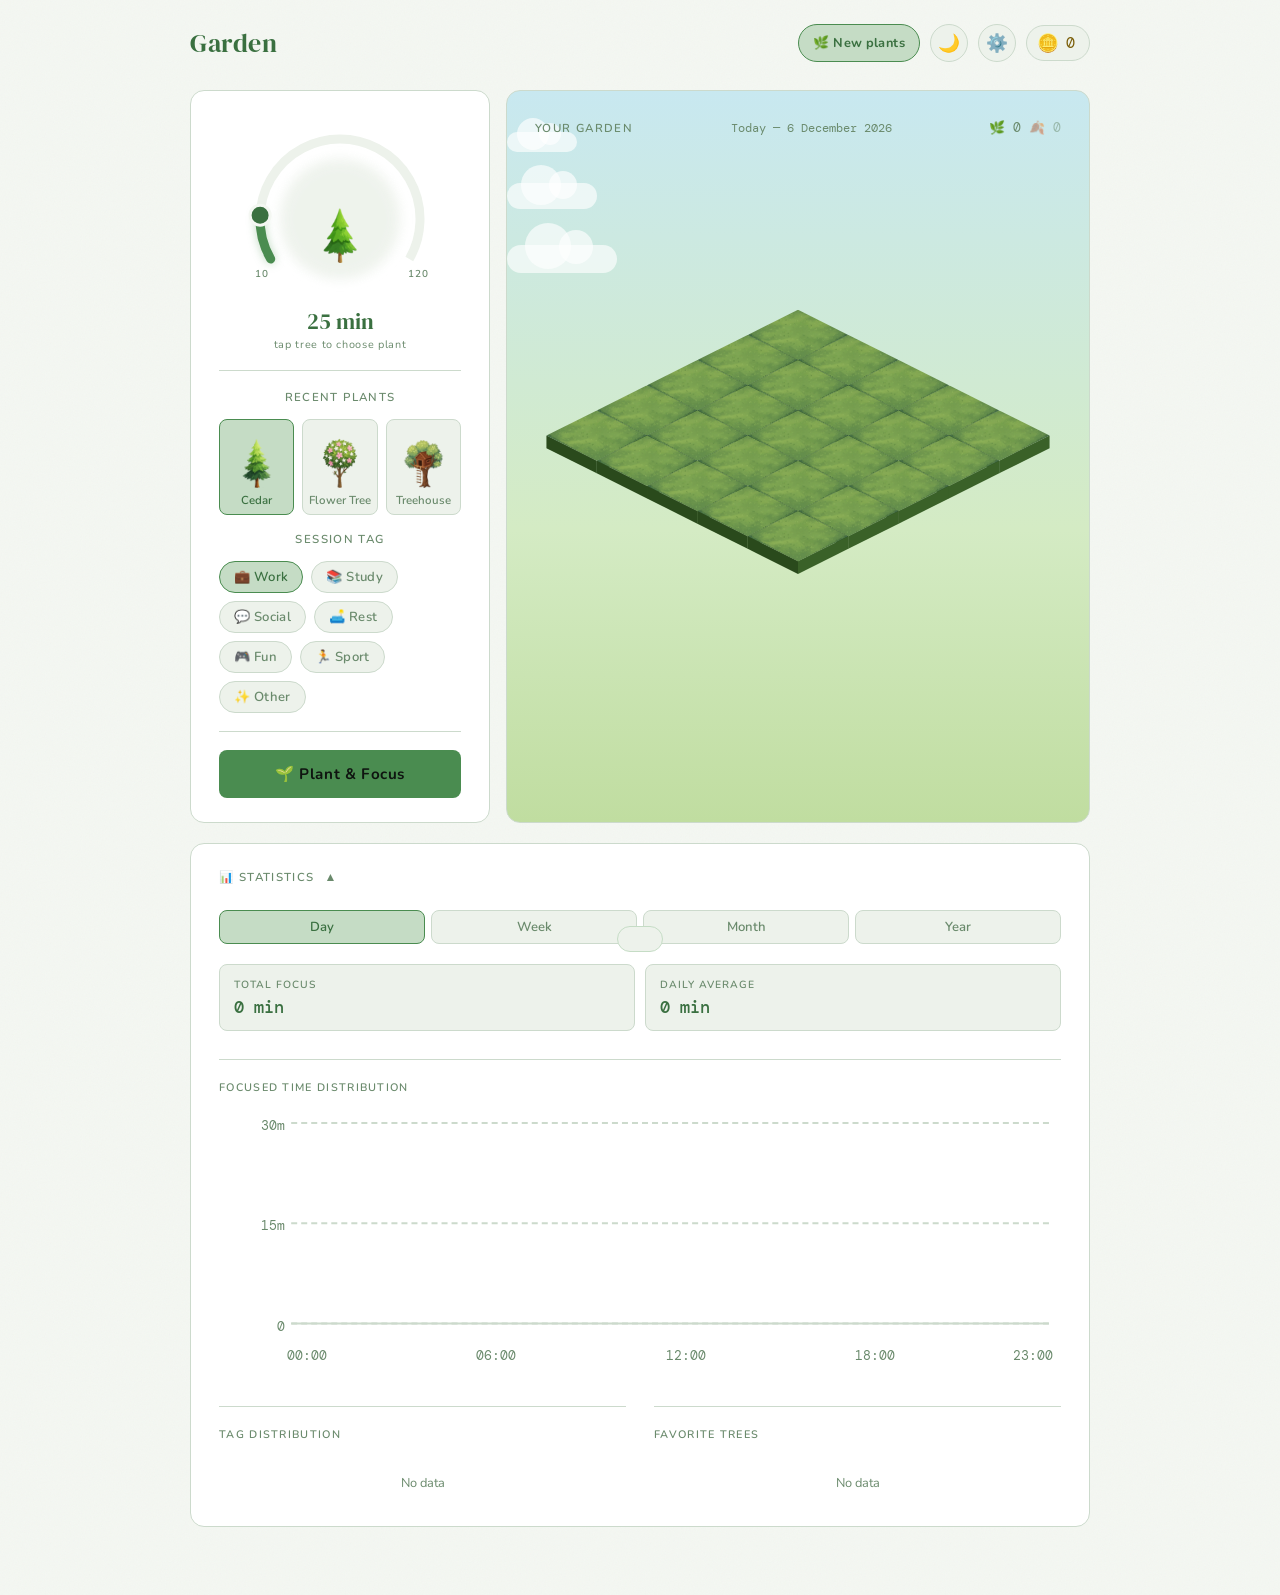
==== index.html @ cde3cce6 "Рефакторинг: isRunning, saveState try/catch, TAGS, renderGarden, data-атрибуты" ====
<!DOCTYPE html>
<html lang="en">
<head>
<meta charset="UTF-8">
<meta name="viewport" content="width=device-width, initial-scale=1.0">
<title>Garden — Focus Timer</title>
<link href="https://fonts.googleapis.com/css2?family=DM+Serif+Display:ital@0;1&family=DM+Mono:wght@400;500&family=Nunito:wght@400;500;600&display=swap" rel="stylesheet">
<link rel="stylesheet" href="style.css">
</head>
<body>

<div class="app-wrap">
<header>
  <div class="logo">Garden</div>
  <div style="display:flex; align-items:center; gap:10px;">
    <button class="btn-shop" id="shopBtn">🌿 New plants</button>
    <button class="theme-toggle" id="themeToggle" title="Theme">🌙</button>
    <button class="theme-toggle" id="settingsBtn" title="Settings">⚙️</button>
    <div class="coin-badge" id="coinBadge">
      <span class="coin-icon">🪙</span>
      <span id="coinDisplay">0</span>
    </div>
  </div>
</header>

<div class="content-row">

  <!-- ── TIMER CARD ── -->
  <div class="card card-timer">

    <div class="state-setup">
      <!-- Dial -->
      <svg class="dial-svg" id="dialSvg" width="200" height="220" viewBox="0 0 200 220">
        <defs>
          <filter id="circle-blur" x="-20%" y="-20%" width="140%" height="140%">
            <feGaussianBlur stdDeviation="6"/>
          </filter>
        </defs>
        <path class="dial-track" id="dialTrack"
              d="M 30.7 140 A 80 80 0 1 1 169.3 140"
              fill="none" stroke-width="9"/>
        <path class="dial-progress" id="dialProgress"
              d="" fill="none" stroke-width="9"/>
        <text class="dial-label" x="22" y="158" text-anchor="middle">10</text>
        <text class="dial-label" x="178" y="158" text-anchor="middle">120</text>
        <circle cx="100" cy="100" r="60" fill="var(--panel)" opacity="0.9" filter="url(#circle-blur)"/>
        <image id="dialPlant" href="sprites/cedar-1.png" x="64" y="48" width="72" height="96"/>
        <text class="dial-value-text" id="dialValueText" x="100" y="210" text-anchor="middle">25 min</text>
        <circle class="dial-handle" id="dialHandle" cx="30.7" cy="140" r="10"/>
        <!-- Transparent click zone over the tree -->
        <circle id="dialTreeBtn" cx="100" cy="90" r="48" fill="transparent" style="cursor:pointer;"/>
      </svg>
      <div class="dial-hint">tap tree to choose plant</div>

      <hr class="divider">

      <div class="section-label">Recent plants</div>
      <div class="plant-preview" id="recentPlants"></div>

      <div class="section-label" style="margin-top:16px;">Session tag</div>
      <!-- FIX 1: теги рендерятся из TAGS через initMainTags() в app.js -->
      <div class="tags" id="mainTagsRow"></div>

      <hr class="divider">

      <div class="btn-row">
        <button class="btn btn-start" id="startBtn">🌱 Plant &amp; Focus</button>
      </div>
    </div><!-- /state-setup -->

    <!-- Running state -->
    <div class="state-running">
      <div class="timer-face">
        <div class="ring-wrap">
          <svg width="180" height="180">
            <circle class="ring-bg" cx="90" cy="90" r="78" fill="none" stroke-width="8"/>
            <circle class="ring-progress" id="ringProgress" cx="90" cy="90" r="78"
                    fill="none" stroke-width="8"
                    stroke-dasharray="490"
                    stroke-dashoffset="0"/>
          </svg>
          <div class="ring-inner">
            <div class="countdown" id="countdown">25:00</div>
            <div class="tag-indicator" id="runningTag">Work</div>
          </div>
        </div>
      </div>
      <div class="quote-box" id="quoteBox">
        <div class="quote-text" id="quoteText"></div>
        <div class="quote-author" id="quoteAuthor"></div>
      </div>
      <div class="btn-row">
        <button class="btn btn-cancel" id="cancelBtn">✕ Give up anyway</button>
      </div>
    </div><!-- /state-running -->

  </div><!-- /card-timer -->

  <!-- ── GARDEN CARD ── -->
  <div class="card card-garden">
    <div class="garden-header">
      <div class="section-label" style="margin:0">Your Garden</div>
      <div class="garden-date" id="gardenDate"></div>
      <div class="session-count" id="sessionCount"></div>
    </div>
    <div class="effect-layer" id="effectLayer"></div>
    <div class="grid" id="gardenGrid"></div>
  </div>

</div><!-- /content-row -->

<!-- ═══ STATISTICS ═══ -->
<div class="stats-section-wrap">
    <div class="card card-stats" style="padding: 14px 28px;">
    <div class="stats-header-row">
      <div style="display:flex;align-items:center;gap:10px;cursor:pointer;padding:4px 0;" onclick="toggleStats()">
        <div class="section-label" style="margin:0">📊 Statistics</div>
        <span id="statsToggleArrow" style="font-size:0.75rem;color:var(--muted);transition:transform 0.3s;">▲</span>
      </div>
      <div class="stats-streak" id="statsStreak"></div>
    </div>
    <div class="stats-collapsible" id="statsCollapsible">
    <div class="stats-tabs">
      <button class="stats-tab active" data-period="day" onclick="switchStatsPeriod('day')">Day</button>
      <button class="stats-tab" data-period="week" onclick="switchStatsPeriod('week')">Week</button>
      <button class="stats-tab" data-period="month" onclick="switchStatsPeriod('month')">Month</button>
      <button class="stats-tab" data-period="year" onclick="switchStatsPeriod('year')">Year</button>
    </div>
    <div id="statsContent"></div>
  </div>
</div>

</div><!-- /app-wrap -->

<!-- ═══ PLANT PICKER POPUP ═══ -->
<div class="popup-overlay" id="plantPickerOverlay">
  <div class="popup popup-planner">
    <div class="popup-header">
      <div class="section-label" style="margin:0;font-size:0.8rem;">Planting Settings</div>
      <button class="theme-toggle" id="plantPickerClose">✕</button>
    </div>
    <hr class="divider">
    <div class="section-label">Plant</div>
    <div class="picker-grid" id="pickerGrid"></div>
    <hr class="divider">
    <div class="picker-time-row">
      <div class="section-label" style="margin:0">Focus time</div>
      <div class="time-stepper">
        <button class="time-btn" id="timeDown">−</button>
        <span id="pickerTimeVal">25 min</span>
        <button class="time-btn" id="timeUp">+</button>
      </div>
    </div>
    <hr class="divider">
    <div class="section-label">Tag</div>
    <!-- FIX 1: теги рендерятся из TAGS через renderPickerTags() -->
    <div class="tags" id="pickerTagsRow"></div>
    <hr class="divider">
    <div style="display:flex;justify-content:flex-end;">
      <button class="btn-shop" id="plantPickerStart">🌱 Plant</button>
    </div>
  </div>
</div>

<!-- ═══ SHOP POPUP ═══ -->
<div class="popup-overlay" id="shopOverlay">
  <div class="popup popup-wide">
    <div class="popup-header">
      <div class="logo" style="font-size:1.2rem;">🌿 Shop</div>
      <div style="display:flex;align-items:center;gap:8px;">
        <div class="coin-badge">
          <span class="coin-icon">🪙</span>
          <span id="shopCoinDisplay">0</span>
        </div>
        <button class="theme-toggle" id="shopClose">✕</button>
      </div>
    </div>
    <hr class="divider">
    <div class="shop-tabs">
      <button class="shop-tab active" id="tabTrees" onclick="switchShopTab('trees')">Trees</button>
      <button class="shop-tab" id="tabLand" onclick="switchShopTab('land')">Land</button>
    </div>
    <div class="shop-grid" id="shopGrid"></div>
  </div>
</div>

<!-- ═══ SETTINGS POPUP ═══ -->
<div class="popup-overlay" id="popupOverlay">
  <div class="popup">
    <div class="popup-header">
      <div class="logo" style="font-size:1.2rem;">⚙️ Settings</div>
      <button class="theme-toggle" id="popupClose">✕</button>
    </div>
    <hr class="divider">
    <div class="section-label">Data</div>
    <div style="display:flex;gap:10px;flex-wrap:wrap;">
      <button class="btn-pill-primary" id="exportBtn">⬇ Get my data</button>
      <label class="btn-pill" style="cursor:pointer;">
        ⬆ Upload data
        <input type="file" id="importFile" accept=".json" style="display:none;">
      </label>
    </div>
  </div>
</div>

<!-- ═══ TOAST ═══ -->
<div class="toast" id="toast"></div>

<script src="trees.js"></script>
<script src="lands.js"></script>
<script src="quotes.js"></script>
<script src="app.js"></script>
</body>
</html>
---- style.css ----
/* ─── VARIABLES ─── */
:root {
  --bg:       #f4f7f2;
  --surface:  #ffffff;
  --panel:    #edf2eb;
  --border:   #ccdacc;
  --green:    #4a8c50;
  --green-lt: #3a7040;
  --green-dim:#c5dcc5;
  --gold:     #9a7a0a;
  --gold-lt:  #7a5e08;
  --text:     #1e2e1f;
  --muted:    #6a8a6c;
  --danger:   #c0614a;
  --radius:   14px;
  --radius-sm:8px;
}

body.dark {
  --bg:       #0f1410;
  --surface:  #161d17;
  --panel:    #1c261d;
  --border:   #2a3a2b;
  --green:    #5c9e61;
  --green-lt: #7abe80;
  --green-dim:#3a6b3e;
  --gold:     #c9a84c;
  --gold-lt:  #e2c06a;
  --text:     #d6e8d7;
  --muted:    #6b8a6d;
  --danger:   #c0614a;
}

*, *::before, *::after { box-sizing: border-box; margin: 0; padding: 0; }

body {
  font-family: 'Nunito', sans-serif;
  background: var(--bg);
  color: var(--text);
  min-height: 100vh;
  padding: 24px 32px 48px;
  background-image: url("data:image/svg+xml,%3Csvg xmlns='http://www.w3.org/2000/svg' width='300' height='300'%3E%3Cfilter id='n'%3E%3CfeTurbulence type='fractalNoise' baseFrequency='0.75' numOctaves='4' stitchTiles='stitch'/%3E%3C/filter%3E%3Crect width='300' height='300' filter='url(%23n)' opacity='0.03'/%3E%3C/svg%3E");
}

/* ─── HEADER ─── */
header {
  width: 100%;
  max-width: 900px;
  margin: 0 auto 28px;
  display: flex;
  align-items: center;
  justify-content: space-between;
}

.logo {
  font-family: 'DM Serif Display', serif;
  font-size: 1.6rem;
  color: var(--green-lt);
  letter-spacing: 0.02em;
  display: flex;
  align-items: center;
  gap: 8px;
}

.coin-badge {
  display: flex;
  align-items: center;
  gap: 7px;
  background: var(--panel);
  border: 1px solid var(--border);
  border-radius: 99px;
  padding: 6px 14px 6px 10px;
  font-family: 'DM Mono', monospace;
  font-size: 0.95rem;
  color: var(--gold-lt);
  transition: transform 0.2s;
}
.coin-badge:hover { transform: scale(1.04); }
.coin-icon { font-size: 1.1rem; }

/* ─── CARD ─── */
.card {
  width: 100%;
  background: var(--surface);
  border: 1px solid var(--border);
  border-radius: var(--radius);
  padding: 28px 28px 24px;
  margin-bottom: 20px;
}

.app-wrap {
  width: 100%;
  max-width: 1200px;
  margin: 0 auto;
}

.section-label {
  font-size: 0.72rem;
  font-weight: 600;
  letter-spacing: 0.12em;
  text-transform: uppercase;
  color: var(--muted);
  margin-bottom: 14px;
}

/* ─── TAGS ─── */
.tags {
  display: flex;
  flex-wrap: wrap;
  gap: 8px;
  text-align: left;
}

.tag-btn {
  padding: 6px 14px;
  border-radius: 99px;
  border: 1px solid var(--border);
  background: var(--panel);
  color: var(--muted);
  font-family: 'Nunito', sans-serif;
  font-size: 0.82rem;
  font-weight: 600;
  cursor: pointer;
  transition: all 0.18s;
  letter-spacing: 0.03em;
}
.tag-btn:hover { border-color: var(--green-dim); color: var(--text); }
.tag-btn.active {
  background: var(--green-dim);
  border-color: var(--green);
  color: var(--green-lt);
}

/* ─── TIMER DISPLAY ─── */
.timer-face {
  text-align: center;
  padding: 12px 0 18px;
}

.countdown {
  font-family: 'DM Mono', monospace;
  font-size: 2rem;
  font-weight: 500;
  color: var(--green-lt);
  letter-spacing: 0.04em;
  line-height: 1;
  text-shadow: 0 0 32px rgba(122, 190, 128, 0.25);
  transition: opacity 0.3s;
  margin-top: 16px;
}

.tag-indicator {
  font-size: 0.72rem;
  color: var(--muted);
  letter-spacing: 0.1em;
  text-transform: uppercase;
  font-weight: 600;
  margin-top: 0;
}

/* ─── PROGRESS RING ─── */
.ring-wrap {
  position: relative;
  width: 180px;
  height: 180px;
  margin: 0 auto 16px;
}
.ring-wrap svg {
  position: absolute;
  top: 0; left: 0;
  transform: rotate(-90deg);
  overflow: visible;
}
.ring-bg { stroke: var(--panel); }
.ring-progress {
  stroke: var(--green);
  stroke-linecap: round;
  transition: stroke-dashoffset 1s linear;
  filter: drop-shadow(0 0 6px rgba(92,158,97,0.5));
}

.ring-inner {
  position: absolute;
  inset: 0;
  display: flex;
  flex-direction: column;
  align-items: center;
  justify-content: center;
  gap: 6px;
}

/* ─── BUTTONS ─── */
.btn-row { display: flex; gap: 12px; }

.btn {
  flex: 1;
  padding: 14px;
  border-radius: var(--radius-sm);
  border: none;
  font-family: 'Nunito', sans-serif;
  font-size: 0.95rem;
  font-weight: 700;
  cursor: pointer;
  transition: all 0.18s;
  letter-spacing: 0.04em;
}

.btn-start { background: var(--green); color: #0f1410; }
.btn-start:hover { background: var(--green-lt); transform: translateY(-1px); }
.btn-start:active { transform: translateY(0); }

.btn-cancel {
  background: transparent;
  border: 1px solid var(--border);
  color: var(--muted);
}
.btn-cancel:hover { border-color: var(--danger); color: var(--danger); }

/* ─── PILL BUTTONS (settings) ─── */
.btn-pill {
  display: inline-flex;
  align-items: center;
  gap: 6px;
  height: 38px;
  background: var(--panel);
  border: 1px solid var(--border);
  border-radius: 99px;
  padding: 0 16px;
  font-family: 'Nunito', sans-serif;
  font-size: 0.82rem;
  font-weight: 600;
  color: var(--muted);
  cursor: pointer;
  transition: all 0.18s;
}
.btn-pill:hover { border-color: var(--green); color: var(--green-lt); }

.btn-pill-primary {
  display: inline-flex;
  align-items: center;
  gap: 6px;
  height: 38px;
  background: var(--green-dim);
  border: 1px solid var(--green);
  border-radius: 99px;
  padding: 0 16px;
  font-family: 'Nunito', sans-serif;
  font-size: 0.82rem;
  font-weight: 700;
  color: var(--green-lt);
  cursor: pointer;
  transition: all 0.18s;
}
.btn-pill-primary:hover { background: var(--green); color: #0f1410; }

/* ─── STATES ─── */
.state-setup { display: block; width: 100%; text-align: center; }
.state-running { display: none; }
body.running .state-setup { display: none; }
body.running .state-running { display: block; }

/* ─── DIAL HINT ─── */
.dial-hint {
  font-size: 0.68rem;
  color: var(--muted);
  margin-top: -8px;
  margin-bottom: 8px;
  letter-spacing: 0.06em;
}

/* ─── GARDEN ─── */
.garden-header {
  display: flex;
  justify-content: space-between;
  align-items: center;
  margin-bottom: 16px;
  position: relative;
  z-index: 1;
}

.session-count {
  font-family: 'DM Mono', monospace;
  font-size: 0.8rem;
  color: var(--muted);
}

.garden-date {
  font-family: 'DM Mono', monospace;
  font-size: 0.78rem;
  color: var(--muted);
}

.grid { 
  display: block;
  position: relative;
  z-index: 1;
}

/* ─── TOAST ─── */
.toast {
  position: fixed;
  bottom: 28px;
  left: 50%;
  transform: translateX(-50%) translateY(80px);
  background: var(--panel);
  border: 1px solid var(--green-dim);
  color: var(--green-lt);
  padding: 12px 22px;
  border-radius: 99px;
  font-size: 0.9rem;
  font-weight: 600;
  white-space: nowrap;
  transition: transform 0.4s cubic-bezier(0.34,1.56,0.64,1);
  z-index: 999;
  pointer-events: none;
}
.toast.show { transform: translateX(-50%) translateY(0); }

/* ─── DIVIDER ─── */
.divider {
  border: none;
  border-top: 1px solid var(--border);
  margin: 18px 0;
}

/* ─── COIN ANIM ─── */
@keyframes coin-pop {
  0%   { transform: scale(1); }
  50%  { transform: scale(1.35); }
  100% { transform: scale(1); }
}
.coin-badge.earning { animation: coin-pop 0.4s ease; }

/* ─── THEME TOGGLE ─── */
.theme-toggle {
  background: var(--panel);
  border: 1px solid var(--border);
  border-radius: 99px;
  width: 38px; height: 38px;
  font-size: 1.1rem;
  cursor: pointer;
  display: flex; align-items: center; justify-content: center;
  transition: transform 0.2s;
}
.theme-toggle:hover { transform: scale(1.12); }

/* ─── LAYOUT ─── */
.content-row {
  width: 100%;
  max-width: 900px;
  margin: 0 auto;
  display: flex;
  gap: 16px;
  align-items: stretch;
}
.card-timer {
  flex: 0 0 300px;
  display: flex;
  flex-direction: column;
  align-items: center;
}
.card-garden { 
  flex: 1; 
  min-width: 0; 
  position: relative;
  background: linear-gradient(180deg, #c8e8f0 0%, #d4ebc4 60%, #c0dda0 100%);
}

body.dark .card-garden {
  background: linear-gradient(180deg, #0d1f2d 0%, #1a2e1c 60%, #0f2010 100%);
}

@media (max-width: 680px) {
  .content-row { flex-direction: column; }
  .card-timer, .card-garden { flex: none; width: 100%; }
}

/* ─── DIAL ─── */
.dial-svg      { cursor: pointer; overflow: visible; }
.dial-track    { stroke: var(--panel); }
.dial-progress { stroke: var(--green); stroke-linecap: round;
                 filter: drop-shadow(0 0 5px rgba(92,158,97,0.4)); }
.dial-handle   { fill: var(--green-lt); stroke: var(--bg); stroke-width: 3; }
.dial-value-text { fill: var(--green-lt); font-family: 'DM Serif Display', serif;
                   font-size: 22px; font-weight: 400; }
.dial-label    { fill: var(--muted); font-family: 'Nunito', sans-serif;
                 font-size: 10px; font-weight: 600; letter-spacing: 0.1em;
                 text-transform: uppercase; }

/* ─── PLANT SELECTOR ─── */
.plant-preview {
  display: flex;
  gap: 8px;
  margin-bottom: 4px;
}
.plant-opt {
  flex: 1;
  padding: 8px 4px 6px;
  border-radius: var(--radius-sm);
  border: 1px solid var(--border);
  background: var(--panel);
  cursor: pointer;
  display: flex;
  flex-direction: column;
  align-items: center;
  gap: 4px;
  transition: all 0.18s;
}
.plant-opt img { width: 48px; height: 60px; object-fit: contain; }
.plant-opt span {
  font-size: 0.72rem;
  font-weight: 600;
  color: var(--muted);
  font-family: 'Nunito', sans-serif;
}
.plant-opt.active { border-color: var(--green); background: var(--green-dim); }
.plant-opt.active span { color: var(--green-lt); }

/* ─── ISO GARDEN ─── */
@keyframes tree-fadein {
  from { opacity: 0; }
  to   { opacity: 1; }
}
.new-tree { animation: tree-fadein 0.5s ease both; }

/* ─── POPUPS ─── */
.popup-overlay {
  display: none;
  position: fixed;
  inset: 0;
  background: rgba(0,0,0,0.5);
  backdrop-filter: blur(4px);
  z-index: 100;
  align-items: center;
  justify-content: center;
}
.popup-overlay.open { display: flex; }

.popup {
  background: var(--surface);
  border: 1px solid var(--border);
  border-radius: var(--radius);
  padding: 24px;
  width: 320px;
  max-width: calc(100vw - 48px);
}

.popup-wide {
  width: 520px;
  max-width: calc(100vw - 32px);
}

.popup-planner {
  width: 500px;
  max-width: calc(100vw - 32px);
  max-height: calc(100vh - 48px);
  overflow-y: auto;
}

.popup-header {
  display: flex;
  align-items: center;
  justify-content: space-between;
  margin-bottom: 4px;
}

/* ─── PLANT PICKER GRID ─── */
.picker-grid {
  display: grid;
  grid-template-columns: repeat(5, 1fr);
  gap: 6px;
  margin-bottom: 4px;
}
.picker-card {
  border: 1.5px solid var(--border);
  border-radius: var(--radius-sm);
  overflow: hidden;
  cursor: pointer;
  transition: border-color 0.15s, transform 0.15s;
  background: var(--panel);
}
.picker-card:hover { border-color: var(--green); transform: translateY(-2px); }
.picker-card.selected { border-color: var(--green); background: var(--green-dim); }
.picker-card.locked { opacity: 0.45; cursor: default; }
.picker-card.locked:hover { transform: none; border-color: var(--border); }
.picker-card img { width: 100%; aspect-ratio: 1; object-fit: contain; padding: 4px; display: block; }
.picker-card-name { font-size: 9px; text-align: center; padding: 2px 2px 4px; color: var(--muted); font-family: 'Nunito', sans-serif; font-weight: 600; display: block; }
.picker-card-price { font-size: 9px; text-align: center; padding: 0 2px 4px; color: var(--gold-lt); font-family: 'DM Mono', monospace; }

/* ─── TIME STEPPER ─── */
.picker-time-row {
  display: flex;
  align-items: center;
  justify-content: space-between;
}
.time-stepper {
  display: flex;
  align-items: center;
  gap: 12px;
}
.time-stepper span {
  font-family: 'DM Mono', monospace;
  font-size: 1rem;
  color: var(--green-lt);
  min-width: 56px;
  text-align: center;
}
.time-btn {
  width: 32px; height: 32px;
  border-radius: 50%;
  border: 1px solid var(--border);
  background: var(--panel);
  color: var(--text);
  font-size: 1.3rem;
  line-height: 1;
  cursor: pointer;
  display: flex; align-items: center; justify-content: center;
  transition: all 0.15s;
}
.time-btn:hover { border-color: var(--green); color: var(--green-lt); }

/* ─── SHOP ─── */
.btn-shop {
  height: 38px;
  background: var(--green-dim);
  border: 1px solid var(--green);
  border-radius: 99px;
  padding: 0 14px;
  font-family: 'Nunito', sans-serif;
  font-size: 0.8rem;
  font-weight: 700;
  color: var(--green-lt);
  cursor: pointer;
  transition: all 0.18s;
  letter-spacing: 0.03em;
  line-height: 1;
}
.btn-shop:hover { background: var(--green); color: #0f1410; transform: translateY(-1px); }

.shop-tabs {
  display: flex;
  gap: 6px;
  margin-bottom: 14px;
}
.shop-tab {
  flex: 1;
  padding: 8px;
  border: 1px solid var(--border);
  border-radius: var(--radius-sm);
  background: var(--panel);
  color: var(--muted);
  font-family: 'Nunito', sans-serif;
  font-size: 0.82rem;
  font-weight: 600;
  cursor: pointer;
  transition: all 0.15s;
}
.shop-tab.active {
  background: var(--green-dim);
  border-color: var(--green);
  color: var(--green-lt);
}

.shop-grid {
  display: grid;
  grid-template-columns: repeat(4, 1fr);
  gap: 8px;
  padding: 4px 0 8px;
}
.shop-card {
  border: 0.5px solid var(--border);
  border-radius: var(--radius-sm);
  overflow: hidden;
  cursor: pointer;
  transition: border-color 0.15s, transform 0.15s;
}
.shop-card:hover { border-color: var(--green); transform: translateY(-2px); }
.shop-card.owned { border-color: var(--green); }
.shop-card.active-soil { border-color: var(--green); border-width: 2px; }
.shop-card.cant-afford { opacity: 0.5; cursor: default; }
.shop-card.cant-afford:hover { transform: none; border-color: var(--border); }
.shop-img {
  background: var(--panel);
  aspect-ratio: 1;
  display: flex;
  align-items: center;
  justify-content: center;
  overflow: hidden;
}
.shop-img img { width: 85%; height: 85%; object-fit: contain; padding: 4px 4px 0 4px; object-position: center top; }
.shop-placeholder { width: 36px; height: 36px; border-radius: 6px; background: var(--border); }
.shop-foot { padding: 6px 6px 7px; text-align: center; }
.shop-name {
  display: block;
  font-size: 11px;
  font-weight: 600;
  color: var(--text);
  margin-bottom: 3px;
  white-space: nowrap;
  overflow: hidden;
  text-overflow: ellipsis;
}
.shop-price {
  font-size: 11px;
  color: var(--gold-lt);
  display: flex;
  align-items: center;
  justify-content: center;
  gap: 3px;
  font-family: 'DM Mono', monospace;
}
.shop-unlocked { font-size: 10px; color: var(--green); font-weight: 600; }

/* ─── QUOTE BOX ─── */
.quote-box {
  padding: 16px 8px;
  text-align: center;
  margin-bottom: 30px;
}
.quote-text {
  font-family: 'Nunito', sans-serif;
  font-size: 0.88rem;
  color: var(--muted);
  line-height: 1.6;
  font-style: italic;
  margin-bottom: 6px;
}
.quote-author {
  font-family: 'DM Mono', monospace;
  font-size: 0.72rem;
  color: var(--muted);
}

/* ─── AMBIENT EFFECTS ─── */
.effect-layer {
  position: absolute;
  top: 0; left: 0;
  width: 100%; height: 70%;
  pointer-events: none;
  overflow: hidden;
  z-index: 0;
}

/* clouds */
.cloud {
  position: absolute;
  border-radius: 50px;
  background: rgba(255,255,255,0.65);
}
.cloud::before, .cloud::after {
  content: '';
  position: absolute;
  border-radius: 50%;
  background: rgba(255,255,255,0.65);
}

@keyframes drift1 { 0%{transform:translateX(-140px)} 100%{transform:translateX(1400px)} }
@keyframes drift2 { 0%{transform:translateX(-180px)} 100%{transform:translateX(1400px)} }
@keyframes drift3 { 0%{transform:translateX(-120px)} 100%{transform:translateX(1400px)} }

/* stars */
.star {
  position: absolute;
  border-radius: 50%;
  background: #fff;
}
@keyframes twinkle1 { 0%,100%{opacity:0.8;transform:scale(1)}   50%{opacity:0.15;transform:scale(0.5)} }
@keyframes twinkle2 { 0%,100%{opacity:0.5;transform:scale(1)}   50%{opacity:1;transform:scale(1.4)} }
@keyframes twinkle3 { 0%,100%{opacity:0.25;transform:scale(0.8)} 50%{opacity:0.8;transform:scale(1.1)} }

/* ─── STATISTICS ─── */
.stats-section-wrap {
  width: 100%;
  max-width: 900px;
  margin: 0 auto;
}
.stats-header-row {
  display: flex;
  align-items: center;
  justify-content: space-between;
  min-height: 38px;
}
.stats-streak {
  font-family: 'DM Mono', monospace;
  font-size: 0.8rem;
  color: var(--gold-lt);
  font-weight: 600;
}
.stats-tabs {
  display: flex;
  gap: 6px;
  margin-bottom: 20px;
}
.stats-tab {
  flex: 1;
  padding: 7px;
  border: 1px solid var(--border);
  border-radius: var(--radius-sm);
  background: var(--panel);
  color: var(--muted);
  font-family: 'Nunito', sans-serif;
  font-size: 0.82rem;
  font-weight: 600;
  cursor: pointer;
  transition: all 0.15s;
}
.stats-tab.active {
  background: var(--green-dim);
  border-color: var(--green);
  color: var(--green-lt);
}
.stats-section-label {
  font-size: 0.68rem;
  font-weight: 600;
  letter-spacing: 0.12em;
  text-transform: uppercase;
  color: var(--muted);
  margin: 28px 0 12px;
  padding-top: 20px;
  border-top: 1px solid var(--border);
}
.chart-wrap { width: 100%; overflow: hidden; margin-top: 6px; }
.analytics-row {
  display: flex;
  gap: 10px;
  margin-bottom: 4px;
  flex-wrap: wrap;
}
.analytics-card {
  flex: 1;
  min-width: 110px;
  background: var(--panel);
  border: 1px solid var(--border);
  border-radius: var(--radius-sm);
  padding: 12px 14px;
}
.analytics-label {
  font-size: 0.65rem;
  font-weight: 600;
  letter-spacing: 0.1em;
  text-transform: uppercase;
  color: var(--muted);
  margin-bottom: 4px;
}
.analytics-value {
  font-family: 'DM Mono', monospace;
  font-size: 1.05rem;
  font-weight: 500;
  color: var(--green-lt);
}
.analytics-sub {
  font-size: 0.68rem;
  margin-top: 3px;
  font-family: 'DM Mono', monospace;
}
.analytics-sub.pos { color: var(--green); }
.analytics-sub.neg { color: var(--danger); }
.analytics-sub.neutral { color: var(--muted); }
.stats-two-col {
  display: grid;
  grid-template-columns: 1fr 1fr;
  gap: 28px;
  margin-top: 4px;
}
.stats-no-data {
  text-align: center;
  color: var(--muted);
  font-size: 0.8rem;
  padding: 20px;
}
.fav-trees { display: flex; flex-direction: column; gap: 8px; }
.fav-tree-item { display: flex; align-items: center; gap: 8px; }
.fav-tree-item img { width: 36px; height: 44px; object-fit: contain; }
.fav-tree-name { flex: 1; font-size: 0.82rem; font-weight: 600; color: var(--text); }
.fav-tree-count { font-family: 'DM Mono', monospace; font-size: 0.78rem; color: var(--muted); }
@media (max-width: 500px) {
  .stats-two-col { grid-template-columns: 1fr; }
}

.stats-collapsible {
  overflow: hidden;
  transition: max-height 0.35s ease, opacity 0.35s ease;
  max-height: 1200px;
  opacity: 1;
  margin-top: 14px;
}
.stats-collapsible.collapsed {
  max-height: 0;
  opacity: 0;
  margin-top: 0;
}
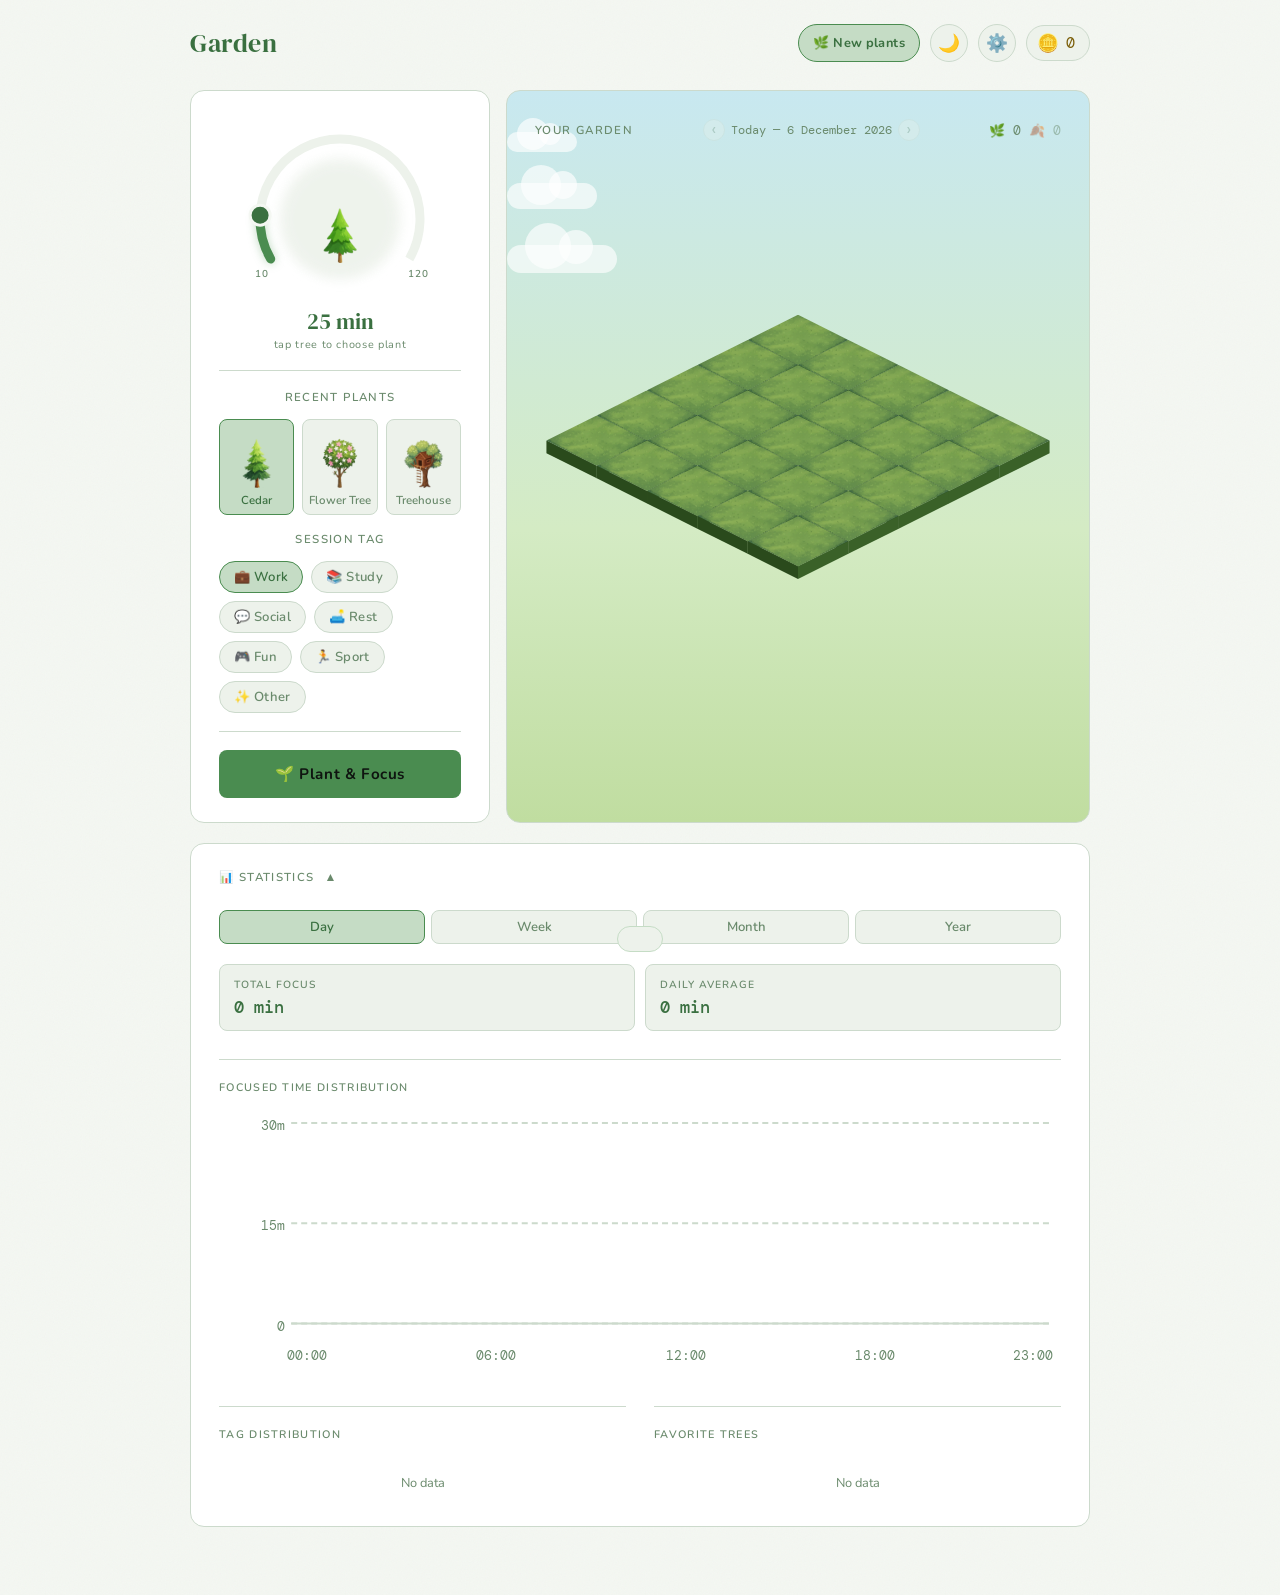
==== commit eb97ed3d: "Add snow land and land change by clicking on tiles" ====
--- a/index.html
+++ b/index.html
@@ -203,6 +203,18 @@
   </div>
 </div>
 
+<!-- ═══ LAND PICKER POPUP (клик по тайлу) ═══ -->
+<div class="land-picker-overlay" id="landPickerOverlay">
+  <div class="land-picker-popup">
+    <div class="popup-header">
+      <div class="section-label" style="margin:0;font-size:0.8rem;">Change Land</div>
+      <button class="theme-toggle" id="landPickerClose">✕</button>
+    </div>
+    <hr class="divider">
+    <div class="land-picker-grid" id="landPickerGrid"></div>
+  </div>
+</div>
+
 <!-- ═══ TOAST ═══ -->
 <div class="toast" id="toast"></div>
 
--- a/style.css
+++ b/style.css
@@ -285,9 +285,41 @@
 }
 
 .garden-date {
+  display: flex;
+  align-items: center;
+  gap: 6px;
   font-family: 'DM Mono', monospace;
   font-size: 0.78rem;
   color: var(--muted);
+}
+
+.date-nav-btn {
+  background: var(--panel);
+  border: 1px solid var(--border);
+  border-radius: 99px;
+  width: 22px;
+  height: 22px;
+  padding: 0;
+  font-size: 1rem;
+  line-height: 1;
+  color: var(--muted);
+  cursor: pointer;
+  display: flex;
+  align-items: center;
+  justify-content: center;
+  transition: all 0.15s;
+  font-family: 'DM Mono', monospace;
+}
+.date-nav-btn:hover:not(:disabled) {
+  border-color: var(--green);
+  color: var(--green-lt);
+}
+.date-nav-btn:disabled {
+  opacity: 0.3;
+  cursor: default;
+}
+.date-nav-label {
+  white-space: nowrap;
 }
 
 .grid { 
@@ -368,6 +400,14 @@
 
 body.dark .card-garden {
   background: linear-gradient(180deg, #0d1f2d 0%, #1a2e1c 60%, #0f2010 100%);
+}
+
+/* Зимний фон — без зелени, холодные синие тона */
+.card-garden.land-snow {
+  background: linear-gradient(180deg, #daeaf5 0%, #c8dff0 50%, #b8d0e8 100%);
+}
+body.dark .card-garden.land-snow {
+  background: linear-gradient(180deg, #0a1520 0%, #0d1e30 50%, #0a1828 100%);
 }
 
 @media (max-width: 680px) {
@@ -668,6 +708,23 @@
 @keyframes twinkle2 { 0%,100%{opacity:0.5;transform:scale(1)}   50%{opacity:1;transform:scale(1.4)} }
 @keyframes twinkle3 { 0%,100%{opacity:0.25;transform:scale(0.8)} 50%{opacity:0.8;transform:scale(1.1)} }
 
+/* snowflakes */
+.snowflake {
+  position: absolute;
+  border-radius: 50%;
+  background: rgba(255,255,255,0.9);
+  pointer-events: none;
+}
+body.dark .snowflake {
+  background: rgba(180,210,240,0.55);
+}
+@keyframes snowfall {
+  0%   { transform: translateY(-10px) translateX(0px);   opacity: 0; }
+  10%  { opacity: 1; }
+  90%  { opacity: 0.8; }
+  100% { transform: translateY(105%) translateX(var(--drift)); opacity: 0; }
+}
+
 /* ─── STATISTICS ─── */
 .stats-section-wrap {
   width: 100%;
@@ -788,4 +845,67 @@
   max-height: 0;
   opacity: 0;
   margin-top: 0;
-}+}
+/* ─── LAND PICKER POPUP (клик по тайлу) ─── */
+.land-picker-overlay {
+  display: none;
+  position: fixed;
+  inset: 0;
+  background: rgba(0,0,0,0.45);
+  backdrop-filter: blur(3px);
+  z-index: 100;
+  align-items: center;
+  justify-content: center;
+}
+.land-picker-overlay.open { display: flex; }
+
+.land-picker-popup {
+  background: var(--surface);
+  border: 1px solid var(--border);
+  border-radius: var(--radius);
+  padding: 20px 22px 22px;
+  width: 320px;
+  max-width: calc(100vw - 32px);
+}
+
+.land-picker-grid {
+  display: grid;
+  grid-template-columns: repeat(3, 1fr);
+  gap: 8px;
+  margin-top: 4px;
+}
+
+.land-picker-card {
+  border: 1.5px solid var(--border);
+  border-radius: var(--radius-sm);
+  overflow: hidden;
+  cursor: pointer;
+  transition: border-color 0.15s, transform 0.15s;
+  background: var(--panel);
+  text-align: center;
+}
+.land-picker-card:hover { border-color: var(--green); transform: translateY(-2px); }
+.land-picker-card.active { border-color: var(--green); background: var(--green-dim); }
+.land-picker-card.locked { opacity: 0.45; cursor: default; }
+.land-picker-card.locked:hover { transform: none; border-color: var(--border); }
+.land-picker-card img {
+  width: 100%;
+  aspect-ratio: 1;
+  object-fit: cover;
+  display: block;
+}
+.land-picker-card-name {
+  font-size: 10px;
+  font-weight: 600;
+  color: var(--muted);
+  font-family: 'Nunito', sans-serif;
+  padding: 4px 4px 6px;
+  display: block;
+}
+.land-picker-card.active .land-picker-card-name { color: var(--green-lt); }
+.land-picker-card-price {
+  font-size: 9px;
+  color: var(--gold-lt);
+  font-family: 'DM Mono', monospace;
+  padding: 0 4px 6px;
+}
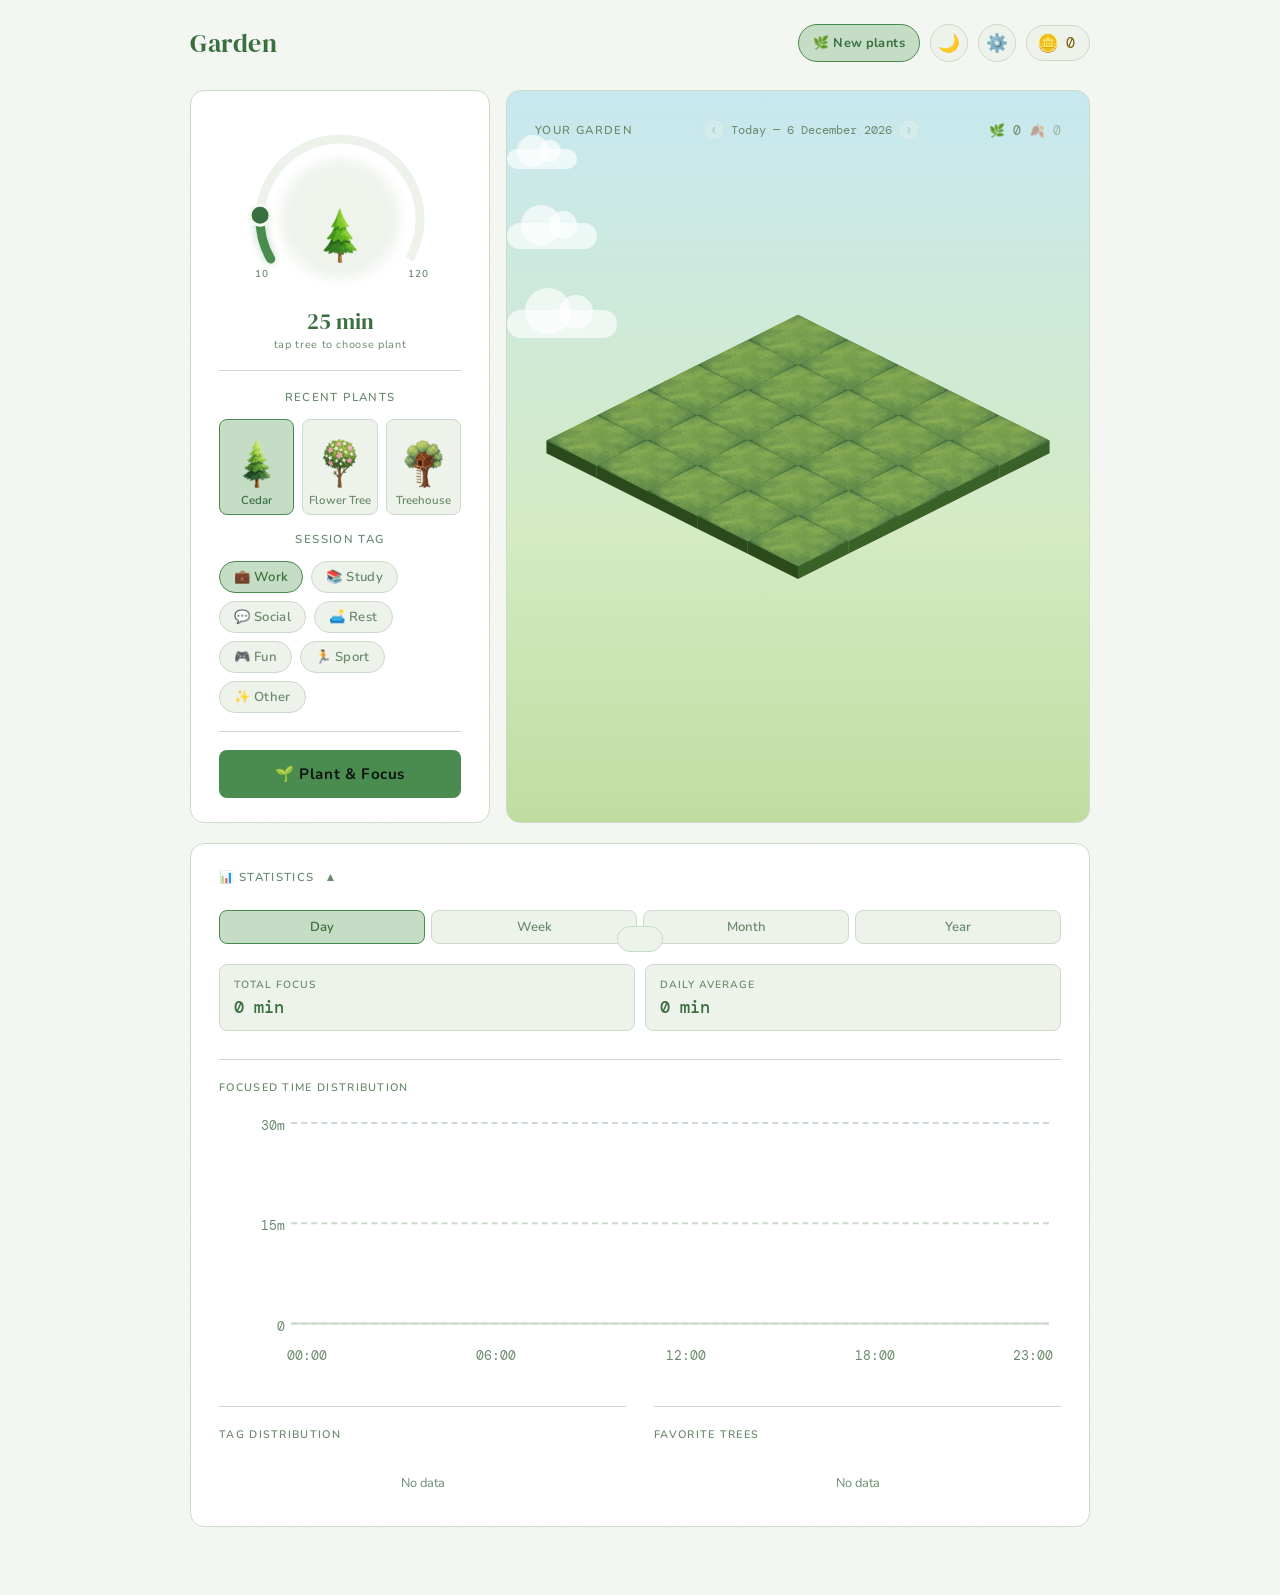
==== commit d91f4d9c: "New trees and snow landscape" ====
--- a/index.html
+++ b/index.html
@@ -181,6 +181,13 @@
       <button class="shop-tab" id="tabLand" onclick="switchShopTab('land')">Land</button>
     </div>
     <div class="shop-grid" id="shopGrid"></div>
+    <div class="land-picker-confirm" id="shopConfirm" style="display:none;">
+      <div id="shopConfirmText"></div>
+      <div class="land-picker-confirm-btns">
+        <button class="btn-pill" id="shopConfirmNo">Cancel</button>
+        <button class="btn-pill-primary" id="shopConfirmYes">Buy &amp; Apply</button>
+      </div>
+    </div>
   </div>
 </div>
 
@@ -212,6 +219,13 @@
     </div>
     <hr class="divider">
     <div class="land-picker-grid" id="landPickerGrid"></div>
+    <div class="land-picker-confirm" id="landPickerConfirm" style="display:none;">
+      <div id="landPickerConfirmText"></div>
+      <div class="land-picker-confirm-btns">
+        <button class="btn-pill" id="landPickerConfirmNo">Cancel</button>
+        <button class="btn-pill-primary" id="landPickerConfirmYes">Buy &amp; Apply</button>
+      </div>
+    </div>
   </div>
 </div>
 
--- a/style.css
+++ b/style.css
@@ -675,7 +675,7 @@
 .effect-layer {
   position: absolute;
   top: 0; left: 0;
-  width: 100%; height: 70%;
+  width: 100%; height: 100%;
   pointer-events: none;
   overflow: hidden;
   z-index: 0;
@@ -719,10 +719,10 @@
   background: rgba(180,210,240,0.55);
 }
 @keyframes snowfall {
-  0%   { transform: translateY(-10px) translateX(0px);   opacity: 0; }
-  10%  { opacity: 1; }
-  90%  { opacity: 0.8; }
-  100% { transform: translateY(105%) translateX(var(--drift)); opacity: 0; }
+  0%   { transform: translateY(-20px) translateX(0px); opacity: 0; }
+  8%   { opacity: 1; }
+  92%  { opacity: 0.85; }
+  100% { transform: translateY(calc(100vh)) translateX(var(--drift)); opacity: 0; }
 }
 
 /* ─── STATISTICS ─── */
@@ -864,19 +864,20 @@
   border: 1px solid var(--border);
   border-radius: var(--radius);
   padding: 20px 22px 22px;
-  width: 320px;
+  width: 300px;
   max-width: calc(100vw - 32px);
 }
 
+/* Сетка как в магазине — 4 колонки, компактные карточки */
 .land-picker-grid {
   display: grid;
-  grid-template-columns: repeat(3, 1fr);
+  grid-template-columns: repeat(4, 1fr);
   gap: 8px;
   margin-top: 4px;
 }
 
 .land-picker-card {
-  border: 1.5px solid var(--border);
+  border: 0.5px solid var(--border);
   border-radius: var(--radius-sm);
   overflow: hidden;
   cursor: pointer;
@@ -885,27 +886,73 @@
   text-align: center;
 }
 .land-picker-card:hover { border-color: var(--green); transform: translateY(-2px); }
-.land-picker-card.active { border-color: var(--green); background: var(--green-dim); }
-.land-picker-card.locked { opacity: 0.45; cursor: default; }
-.land-picker-card.locked:hover { transform: none; border-color: var(--border); }
-.land-picker-card img {
-  width: 100%;
+.land-picker-card.lp-active { border-color: var(--green); border-width: 1.5px; }
+.land-picker-card.lp-cant-afford { opacity: 0.5; }
+.land-picker-card.lp-cant-afford:hover { transform: none; border-color: var(--border); }
+
+/* Изображение — как .shop-img */
+.land-picker-card-img {
+  background: var(--panel);
   aspect-ratio: 1;
-  object-fit: cover;
+  display: flex;
+  align-items: center;
+  justify-content: center;
+  overflow: hidden;
+}
+.land-picker-card-img img {
+  width: 85%;
+  height: 85%;
+  object-fit: contain;
+  padding: 4px 4px 0 4px;
+  object-position: center top;
   display: block;
 }
+
+/* Футер — как .shop-foot */
+.land-picker-card-foot {
+  padding: 5px 4px 6px;
+  text-align: center;
+}
 .land-picker-card-name {
+  display: block;
   font-size: 10px;
   font-weight: 600;
-  color: var(--muted);
-  font-family: 'Nunito', sans-serif;
-  padding: 4px 4px 6px;
-  display: block;
-}
-.land-picker-card.active .land-picker-card-name { color: var(--green-lt); }
+  color: var(--text);
+  margin-bottom: 2px;
+  white-space: nowrap;
+  overflow: hidden;
+  text-overflow: ellipsis;
+  font-family: 'Nunito', sans-serif;
+}
 .land-picker-card-price {
+  font-size: 10px;
+  color: var(--gold-lt);
+  display: flex;
+  align-items: center;
+  justify-content: center;
+  gap: 2px;
+  font-family: 'DM Mono', monospace;
+}
+.land-picker-card-unlocked {
   font-size: 9px;
-  color: var(--gold-lt);
-  font-family: 'DM Mono', monospace;
-  padding: 0 4px 6px;
-}
+  color: var(--green);
+  font-weight: 600;
+}
+
+/* Диалог подтверждения покупки */
+.land-picker-confirm {
+  margin-top: 14px;
+  padding: 12px 14px;
+  background: var(--panel);
+  border: 1px solid var(--border);
+  border-radius: var(--radius-sm);
+  font-size: 0.82rem;
+  color: var(--text);
+  text-align: center;
+}
+.land-picker-confirm-btns {
+  display: flex;
+  gap: 8px;
+  margin-top: 10px;
+  justify-content: center;
+}
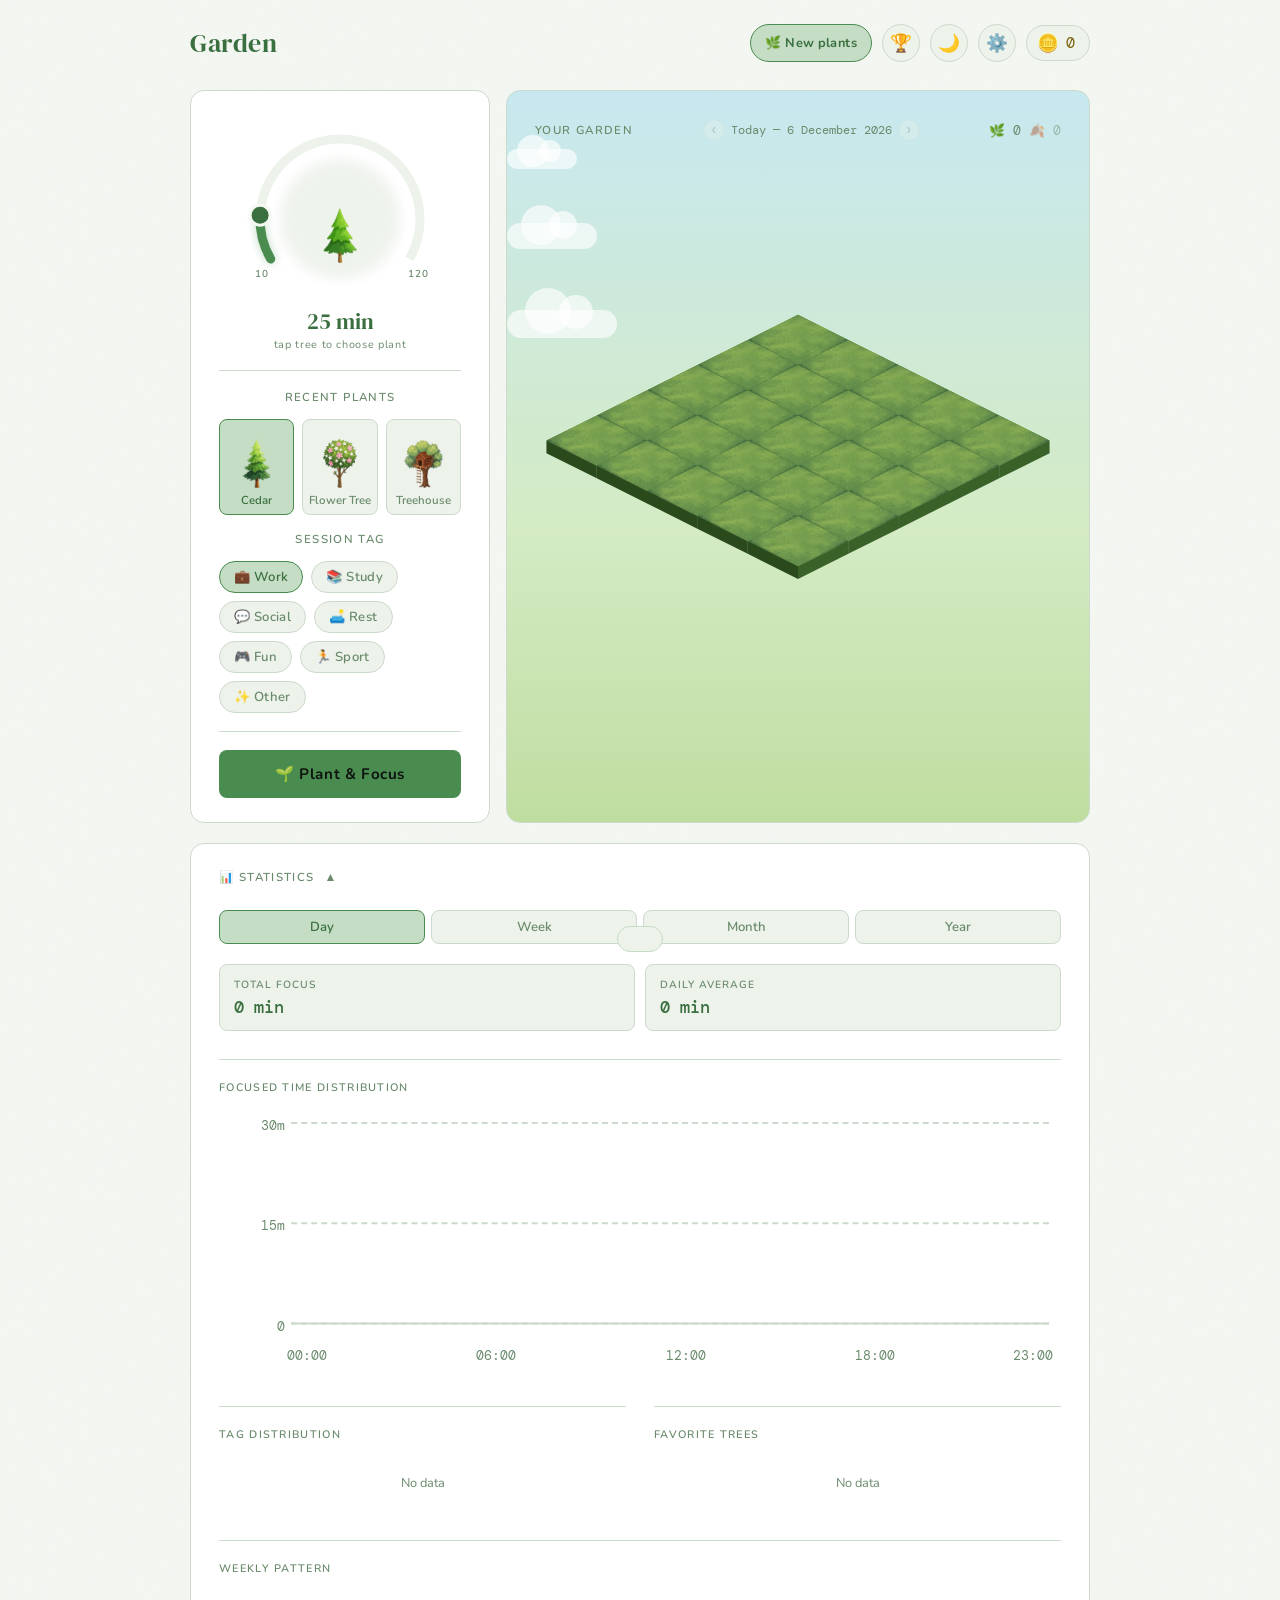
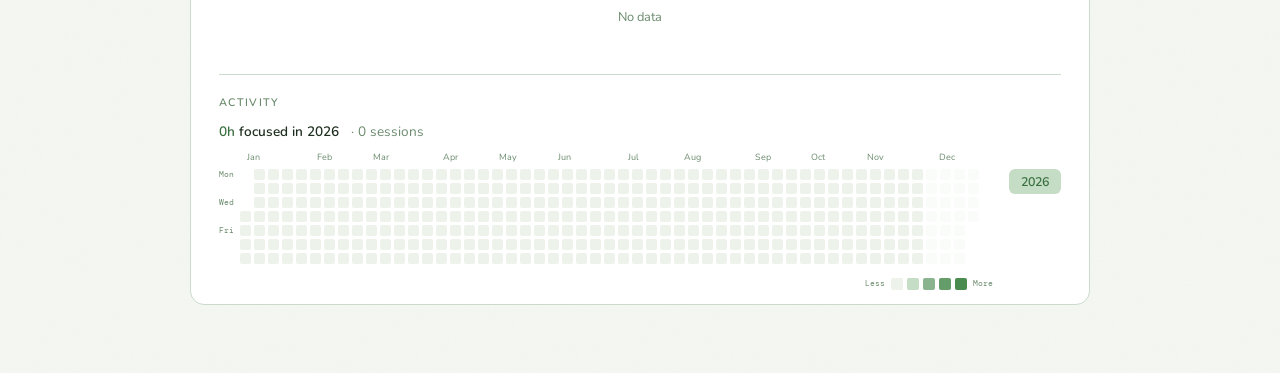
==== commit 3233e576: "Add achievements and new stats" ====
--- a/index.html
+++ b/index.html
@@ -14,6 +14,7 @@
   <div class="logo">Garden</div>
   <div style="display:flex; align-items:center; gap:10px;">
     <button class="btn-shop" id="shopBtn">🌿 New plants</button>
+    <button class="theme-toggle" id="achBtn" title="Achievements">🏆</button>
     <button class="theme-toggle" id="themeToggle" title="Theme">🌙</button>
     <button class="theme-toggle" id="settingsBtn" title="Settings">⚙️</button>
     <div class="coin-badge" id="coinBadge">
@@ -229,12 +230,41 @@
   </div>
 </div>
 
+<!-- ═══ ACHIEVEMENTS POPUP ═══ -->
+<div class="popup-overlay" id="achOverlay">
+  <div class="popup popup-wide">
+    <div class="popup-header">
+      <div class="logo" style="font-size:1.2rem;">🏆 Achievements</div>
+      <div style="display:flex;align-items:center;gap:8px;">
+        <div class="coin-badge" id="achProgressBadge">
+          <span id="achProgress">0 / 20</span>
+        </div>
+        <button class="theme-toggle" id="achClose">✕</button>
+      </div>
+    </div>
+    <hr class="divider">
+    <div id="achGrid"></div>
+  </div>
+</div>
+
+<!-- ═══ ACHIEVEMENT UNLOCK POPUP ═══ -->
+<div class="ach-unlock-popup" id="achUnlockPopup">
+  <div class="ach-unlock-shine"></div>
+  <div class="ach-unlock-label">Achievement unlocked!</div>
+  <div class="ach-unlock-img-wrap">
+    <img id="achUnlockImg" src="" alt="">
+  </div>
+  <div class="ach-unlock-name" id="achUnlockName"></div>
+  <div class="ach-unlock-desc" id="achUnlockDesc"></div>
+</div>
+
 <!-- ═══ TOAST ═══ -->
 <div class="toast" id="toast"></div>
 
 <script src="trees.js"></script>
 <script src="lands.js"></script>
 <script src="quotes.js"></script>
+<script src="achievements.js"></script>
 <script src="app.js"></script>
 </body>
 </html>
--- a/style.css
+++ b/style.css
@@ -956,3 +956,396 @@
   margin-top: 10px;
   justify-content: center;
 }
+
+/* ─── HEATMAP (GitHub-style) ─── */
+.heatmap-wrap {
+  overflow-x: auto;
+  padding-bottom: 6px;
+}
+.heatmap-grid {
+  display: grid;
+  grid-template-rows: repeat(7, 11px);
+  grid-auto-flow: column;
+  grid-auto-columns: 11px;
+  gap: 3px;
+}
+.heatmap-cell {
+  width: 11px;
+  height: 11px;
+  border-radius: 2px;
+  background: var(--panel);
+  cursor: pointer;
+  position: relative;
+  transition: outline 0.12s;
+}
+
+.heatmap-title {
+  font-family: 'Nunito', sans-serif;
+  font-size: 0.85rem;
+  color: var(--text);
+  font-weight: 600;
+  margin-bottom: 10px;
+}
+.heatmap-title span.hm-hours {
+  color: var(--green-lt);
+}
+.heatmap-title span.hm-sub {
+  color: var(--muted);
+  font-weight: 400;
+  margin-left: 8px;
+}
+.heatmap-cell:hover {
+  outline: 2px solid var(--green-lt);
+  outline-offset: -1px;
+}
+.heatmap-cell.lvl-1 { background: var(--green-dim); }
+.heatmap-cell.lvl-2 { background: var(--green); opacity: 0.65; }
+.heatmap-cell.lvl-3 { background: var(--green); opacity: 0.85; }
+.heatmap-cell.lvl-4 { background: var(--green); }
+.heatmap-cell.future {
+  opacity: 0.25;
+  cursor: default;
+}
+.heatmap-cell.future:hover { outline: none; }
+
+.heatmap-row-labels {
+  display: grid;
+  grid-template-rows: repeat(7, 11px);
+  gap: 3px;
+  margin-right: 6px;
+}
+.heatmap-row-label {
+  font-size: 7.5px;
+  font-family: 'DM Mono', monospace;
+  color: var(--muted);
+  display: flex;
+  align-items: center;
+  height: 11px;
+}
+
+.heatmap-months {
+  display: flex;
+  font-size: 9px;
+  font-family: 'Nunito', sans-serif;
+  color: var(--muted);
+  margin-bottom: 6px;
+  padding-left: 28px;
+}
+
+.heatmap-tooltip {
+  position: fixed;
+  background: var(--surface);
+  border: 1px solid var(--border);
+  border-radius: 8px;
+  padding: 8px 12px;
+  font-size: 0.78rem;
+  color: var(--text);
+  pointer-events: none;
+  z-index: 200;
+  box-shadow: 0 4px 12px rgba(0,0,0,0.15);
+  white-space: nowrap;
+  display: none;
+  font-family: 'Nunito', sans-serif;
+}
+.heatmap-tooltip.visible { display: block; }
+.heatmap-tooltip-date {
+  font-weight: 700;
+  margin-bottom: 3px;
+}
+.heatmap-tooltip-stats {
+  font-family: 'DM Mono', monospace;
+  font-size: 0.72rem;
+  color: var(--muted);
+  line-height: 1.5;
+}
+
+.heatmap-legend {
+  display: flex;
+  align-items: center;
+  gap: 4px;
+  margin-top: 8px;
+  justify-content: flex-end;
+}
+.heatmap-legend-label {
+  font-size: 7.5px;
+  font-family: 'DM Mono', monospace;
+  color: var(--muted);
+  margin: 0 2px;
+}
+.heatmap-legend-cell {
+  width: 12px;
+  height: 12px;
+  border-radius: 2px;
+}
+/* Контейнер хитмапа: график + переключатель годов справа */
+.heatmap-container {
+  display: flex;
+  gap: 14px;
+  align-items: flex-start;
+}
+.heatmap-main {
+  flex: 1;
+  min-width: 0;
+}
+
+/* Переключатель годов — мелкий, вертикальный, как у GitHub */
+.hm-year-switcher {
+  display: flex;
+  flex-direction: column;
+  gap: 2px;
+  padding-top: 18px; /* выравниваем с подписями месяцев */
+  flex-shrink: 0;
+}
+.hm-year-btn {
+  font-family: 'Nunito', sans-serif;
+  font-size: 0.78rem;
+  color: var(--muted);
+  padding: 4px 10px;
+  border-radius: 6px;
+  cursor: pointer;
+  transition: all 0.15s;
+  text-align: center;
+  min-width: 52px;
+}
+.hm-year-btn:hover {
+  background: var(--panel);
+  color: var(--text);
+}
+.hm-year-btn.active {
+  background: var(--green-dim);
+  color: var(--green-lt);
+  font-weight: 600;
+}
+
+/* Пустые ячейки-добивки перед 1 января — невидимые */
+.heatmap-cell-empty {
+  background: transparent !important;
+  cursor: default !important;
+  pointer-events: none;
+}
+
+/* ─── HOURS × DAYS-OF-WEEK HEATMAP ─── */
+.hd-heatmap {
+  display: flex;
+  flex-direction: column;
+  gap: 3px;
+  margin-top: 4px;
+}
+.hd-row {
+  display: flex;
+  align-items: center;
+  gap: 6px;
+}
+.hd-day-label {
+  font-size: 8.5px;
+  font-family: 'DM Mono', monospace;
+  color: var(--muted);
+  width: 24px;
+  flex-shrink: 0;
+  text-align: right;
+}
+.hd-cells {
+  display: grid;
+  grid-template-columns: repeat(24, 1fr);
+  gap: 3px;
+  flex: 1;
+  min-width: 0;
+}
+.hd-cell {
+  aspect-ratio: 1;
+  border-radius: 2px;
+  background: var(--panel);
+  transition: outline 0.12s;
+  min-height: 12px;
+}
+.hd-cell[data-hd-tip] {
+  cursor: pointer;
+}
+.hd-cell[data-hd-tip]:hover {
+  outline: 2px solid var(--green-lt);
+  outline-offset: -1px;
+}
+.hd-cell.lvl-1 { background: var(--green-dim); }
+.hd-cell.lvl-2 { background: var(--green); opacity: 0.65; }
+.hd-cell.lvl-3 { background: var(--green); opacity: 0.85; }
+.hd-cell.lvl-4 { background: var(--green); }
+
+.hd-header .hd-day-label { background: transparent; }
+.hd-hour-label {
+  font-size: 8.5px;
+  font-family: 'DM Mono', monospace;
+  color: var(--muted);
+  text-align: center;
+  display: block;
+}
+
+.hd-top-hint {
+  font-family: 'Nunito', sans-serif;
+  font-size: 0.78rem;
+  color: var(--muted);
+  margin-bottom: 8px;
+}
+
+/* ─── ACHIEVEMENTS GRID (попап со всеми бейджами) ─── */
+.ach-group-label {
+  font-size: 0.68rem;
+  font-weight: 600;
+  letter-spacing: 0.12em;
+  text-transform: uppercase;
+  color: var(--muted);
+  margin: 16px 0 8px;
+}
+.ach-group-label:first-child {
+  margin-top: 4px;
+}
+.ach-group {
+  display: grid;
+  grid-template-columns: repeat(4, 1fr);
+  gap: 10px;
+  margin-bottom: 4px;
+}
+.ach-card {
+  border: 1px solid var(--border);
+  border-radius: var(--radius-sm);
+  padding: 12px 8px 10px;
+  text-align: center;
+  background: var(--panel);
+  transition: transform 0.15s, border-color 0.15s;
+}
+.ach-card.ach-unlocked {
+  border-color: var(--green);
+  background: var(--green-dim);
+}
+.ach-card.ach-unlocked:hover {
+  transform: translateY(-2px);
+}
+.ach-card.ach-locked {
+  opacity: 0.55;
+  filter: grayscale(0.85);
+}
+.ach-card-img {
+  width: 56px;
+  height: 56px;
+  margin: 0 auto 6px;
+  display: flex;
+  align-items: center;
+  justify-content: center;
+}
+.ach-card-img img {
+  max-width: 100%;
+  max-height: 100%;
+  object-fit: contain;
+}
+.ach-card-name {
+  font-size: 0.78rem;
+  font-weight: 700;
+  color: var(--text);
+  margin-bottom: 2px;
+  font-family: 'Nunito', sans-serif;
+}
+.ach-card-desc {
+  font-size: 0.66rem;
+  color: var(--muted);
+  line-height: 1.35;
+  font-family: 'Nunito', sans-serif;
+}
+.ach-card-date {
+  font-size: 0.62rem;
+  color: var(--green-lt);
+  font-family: 'DM Mono', monospace;
+  margin-top: 4px;
+}
+
+@media (max-width: 600px) {
+  .ach-group { grid-template-columns: repeat(2, 1fr); }
+}
+
+#achProgressBadge {
+  color: var(--green-lt);
+  font-family: 'DM Mono', monospace;
+  font-size: 0.9rem;
+}
+
+/* ─── ACHIEVEMENT UNLOCK CELEBRATION ─── */
+.ach-unlock-popup {
+  position: fixed;
+  top: 50%;
+  left: 50%;
+  transform: translate(-50%, -50%) scale(0.7);
+  opacity: 0;
+  pointer-events: none;
+  background: var(--surface);
+  border: 2px solid var(--green);
+  border-radius: var(--radius);
+  padding: 24px 32px 22px;
+  width: 280px;
+  text-align: center;
+  z-index: 300;
+  box-shadow: 0 10px 40px rgba(0,0,0,0.3), 0 0 60px rgba(92,158,97,0.25);
+  transition: transform 0.45s cubic-bezier(0.34,1.56,0.64,1), opacity 0.35s;
+  overflow: hidden;
+}
+.ach-unlock-popup.show {
+  transform: translate(-50%, -50%) scale(1);
+  opacity: 1;
+  pointer-events: auto;
+  cursor: pointer;
+}
+.ach-unlock-shine {
+  position: absolute;
+  inset: -50%;
+  background: radial-gradient(circle at center, rgba(122,190,128,0.25) 0%, transparent 60%);
+  pointer-events: none;
+  animation: ach-pulse 2.5s ease-in-out infinite;
+}
+@keyframes ach-pulse {
+  0%, 100% { opacity: 0.6; }
+  50% { opacity: 1; }
+}
+.ach-unlock-label {
+  font-family: 'DM Mono', monospace;
+  font-size: 0.7rem;
+  font-weight: 600;
+  letter-spacing: 0.18em;
+  text-transform: uppercase;
+  color: var(--gold-lt);
+  margin-bottom: 14px;
+  position: relative;
+  z-index: 1;
+}
+.ach-unlock-img-wrap {
+  width: 96px;
+  height: 96px;
+  margin: 0 auto 12px;
+  display: flex;
+  align-items: center;
+  justify-content: center;
+  position: relative;
+  z-index: 1;
+}
+.ach-unlock-img-wrap img {
+  max-width: 100%;
+  max-height: 100%;
+  object-fit: contain;
+  animation: ach-bounce 0.6s ease-out;
+}
+@keyframes ach-bounce {
+  0%   { transform: scale(0) rotate(-12deg); }
+  60%  { transform: scale(1.15) rotate(4deg); }
+  100% { transform: scale(1) rotate(0); }
+}
+.ach-unlock-name {
+  font-family: 'DM Serif Display', serif;
+  font-size: 1.4rem;
+  color: var(--green-lt);
+  margin-bottom: 6px;
+  position: relative;
+  z-index: 1;
+}
+.ach-unlock-desc {
+  font-family: 'Nunito', sans-serif;
+  font-size: 0.85rem;
+  color: var(--muted);
+  position: relative;
+  z-index: 1;
+}
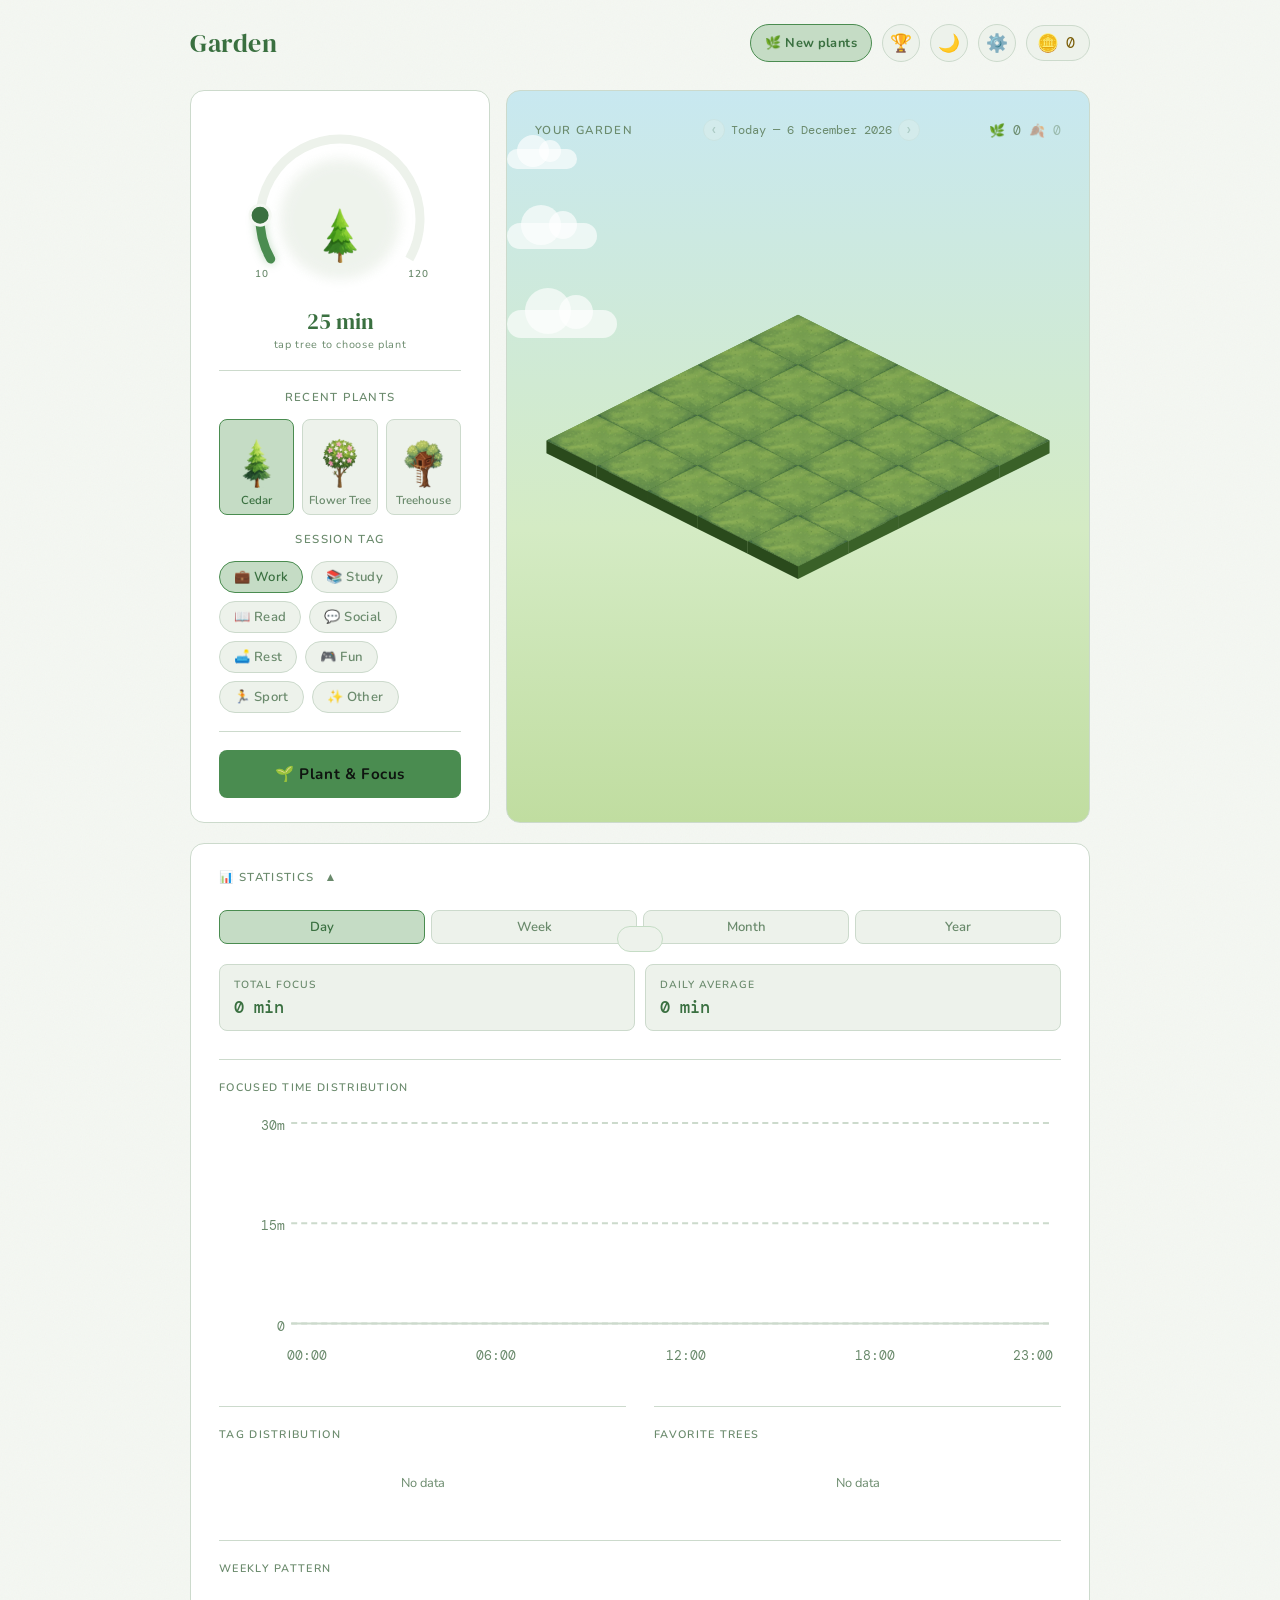
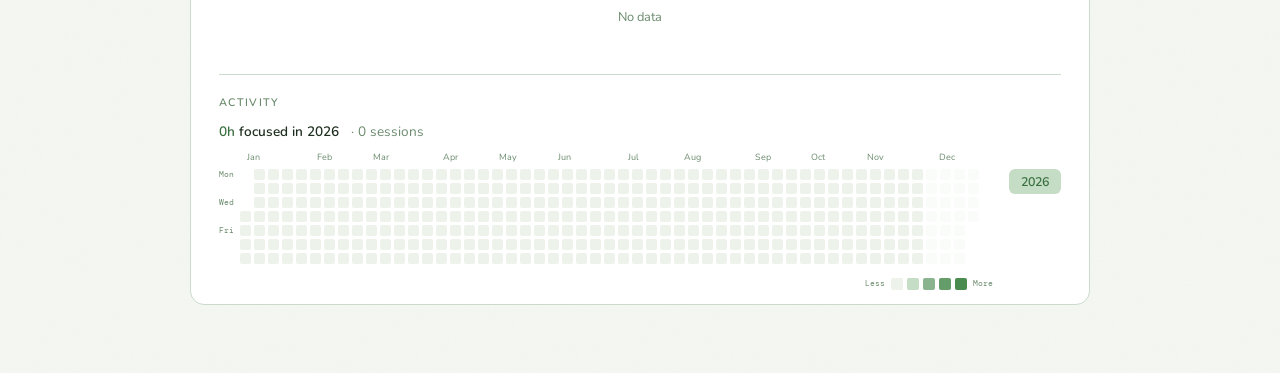
==== commit 17de5736: "Fix listener accumulation, extract buildStarsHTML, add pause and Read tag" ====
--- a/index.html
+++ b/index.html
@@ -90,7 +90,8 @@
         <div class="quote-text" id="quoteText"></div>
         <div class="quote-author" id="quoteAuthor"></div>
       </div>
-      <div class="btn-row">
+      <div class="btn-row" style="flex-direction:column;gap:8px;">
+        <button class="btn btn-pause" id="pauseBtn">⏸ I need a little break</button>
         <button class="btn btn-cancel" id="cancelBtn">✕ Give up anyway</button>
       </div>
     </div><!-- /state-running -->
--- a/style.css
+++ b/style.css
@@ -209,6 +209,17 @@
 .btn-start:hover { background: var(--green-lt); transform: translateY(-1px); }
 .btn-start:active { transform: translateY(0); }
 
+.btn-pause {
+  background: rgba(74, 140, 80, 0.15);
+  border: 1px solid rgba(74, 140, 80, 0.35);
+  color: var(--green);
+}
+.btn-pause:hover { background: rgba(74, 140, 80, 0.25); }
+.btn-pause.paused {
+  background: rgba(74, 140, 80, 0.28);
+  border-color: var(--green);
+}
+
 .btn-cancel {
   background: transparent;
   border: 1px solid var(--border);
@@ -1187,22 +1198,25 @@
 }
 
 /* ─── ACHIEVEMENTS GRID (попап со всеми бейджами) ─── */
-.ach-group-label {
-  font-size: 0.68rem;
-  font-weight: 600;
-  letter-spacing: 0.12em;
-  text-transform: uppercase;
-  color: var(--muted);
-  margin: 16px 0 8px;
-}
-.ach-group-label:first-child {
-  margin-top: 4px;
-}
-.ach-group {
+#achOverlay .popup {
+  width: 720px;
+  max-width: calc(100vw - 32px);
+  max-height: calc(100vh - 48px);
+  display: flex;
+  flex-direction: column;
+}
+#achOverlay #achGrid {
+  overflow-y: auto;
+  flex: 1;
+  padding-right: 4px;
+  margin-right: -4px;
+}
+
+.ach-flat-grid {
   display: grid;
-  grid-template-columns: repeat(4, 1fr);
+  grid-template-columns: repeat(5, 1fr);
   gap: 10px;
-  margin-bottom: 4px;
+  padding: 4px 0 8px;
 }
 .ach-card {
   border: 1px solid var(--border);
@@ -1256,8 +1270,11 @@
   margin-top: 4px;
 }
 
-@media (max-width: 600px) {
-  .ach-group { grid-template-columns: repeat(2, 1fr); }
+@media (max-width: 700px) {
+  .ach-flat-grid { grid-template-columns: repeat(3, 1fr); }
+}
+@media (max-width: 480px) {
+  .ach-flat-grid { grid-template-columns: repeat(2, 1fr); }
 }
 
 #achProgressBadge {
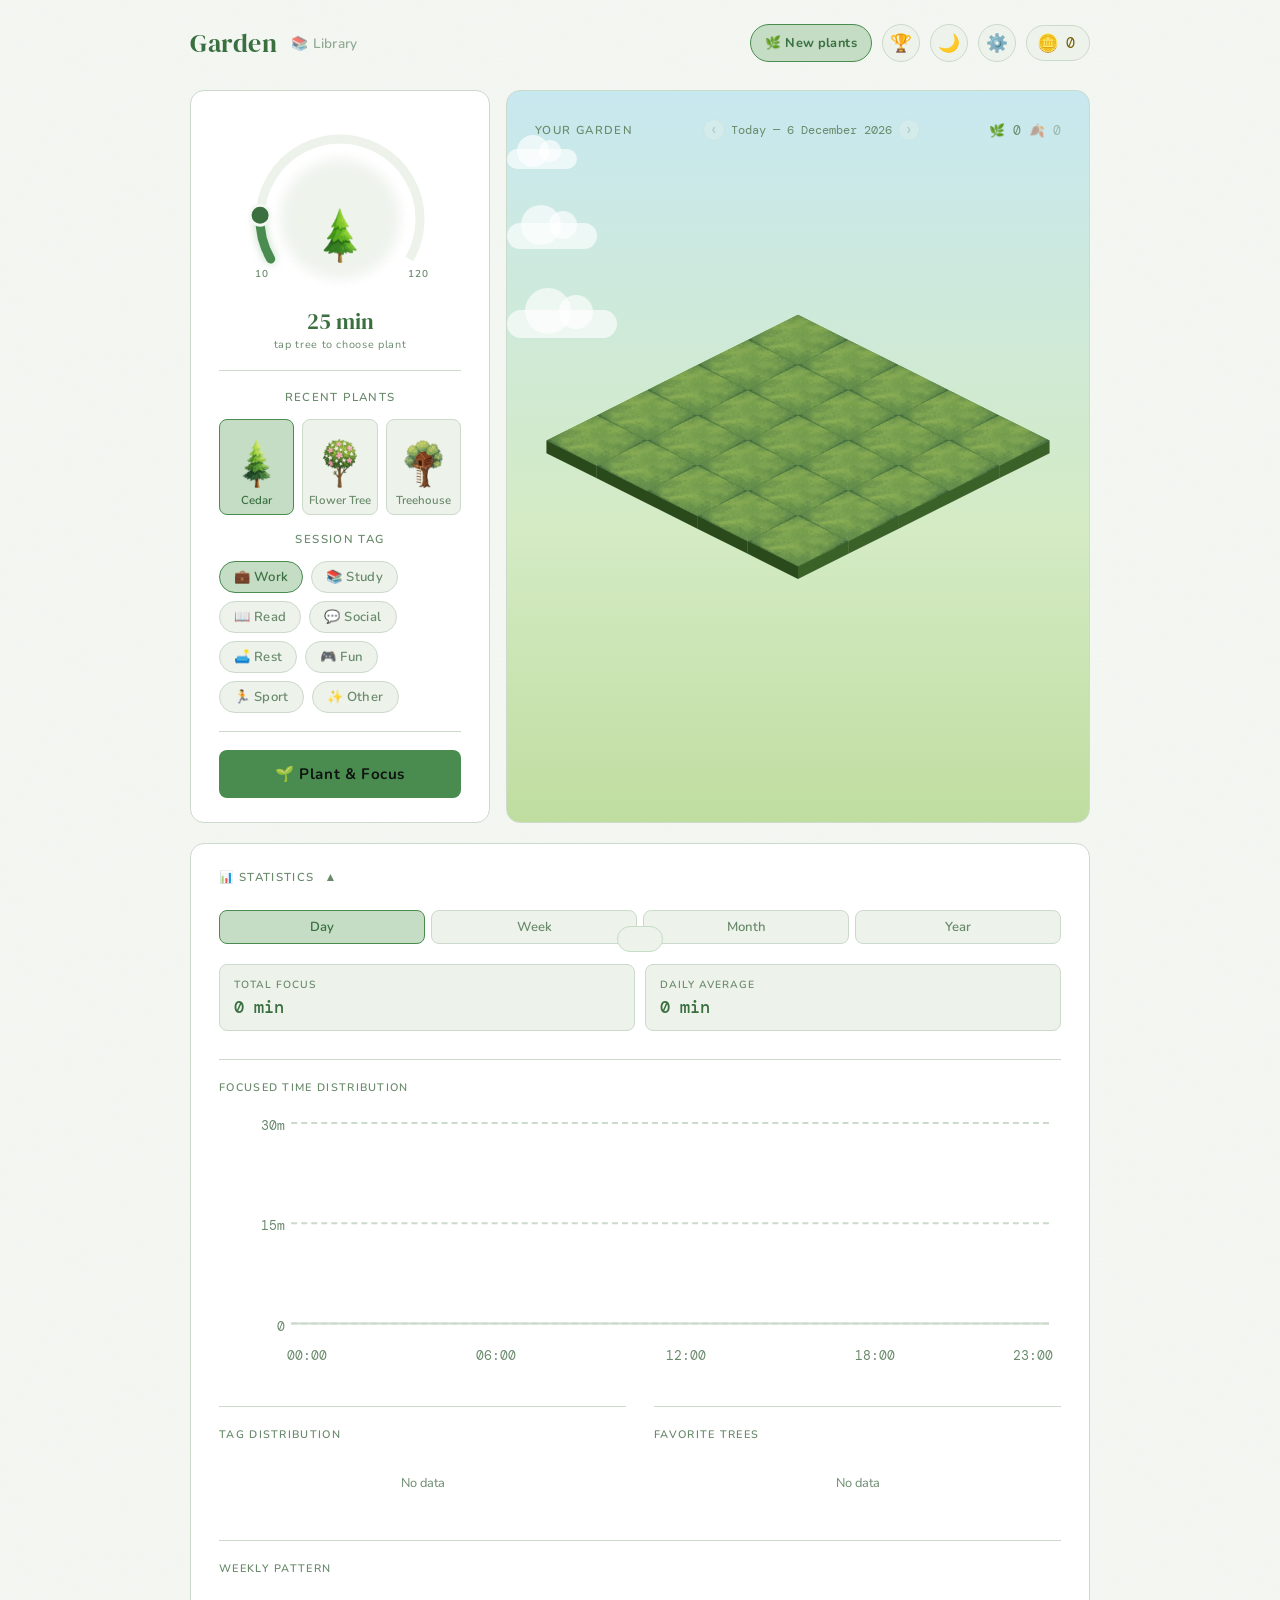
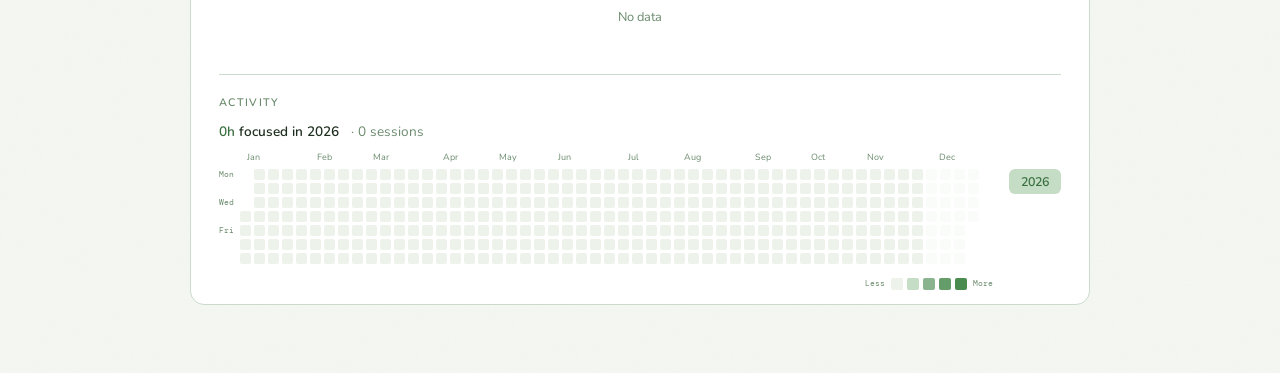
==== commit 2c23b636: "Add Library reading tracker" ====
--- a/index.html
+++ b/index.html
@@ -11,7 +11,10 @@
 
 <div class="app-wrap">
 <header>
-  <div class="logo">Garden</div>
+  <div style="display:flex;align-items:center;gap:14px">
+    <div class="logo">Garden</div>
+    <a href="/library" class="lib-nav-link">📚 Library</a>
+  </div>
   <div style="display:flex; align-items:center; gap:10px;">
     <button class="btn-shop" id="shopBtn">🌿 New plants</button>
     <button class="theme-toggle" id="achBtn" title="Achievements">🏆</button>
--- a/style.css
+++ b/style.css
@@ -587,6 +587,18 @@
   line-height: 1;
 }
 .btn-shop:hover { background: var(--green); color: #0f1410; transform: translateY(-1px); }
+
+.lib-nav-link {
+  font-family: 'Nunito', sans-serif;
+  font-size: 0.85rem;
+  font-weight: 600;
+  color: var(--muted);
+  text-decoration: none;
+  opacity: 0.7;
+  letter-spacing: 0.02em;
+  transition: opacity 0.18s;
+}
+.lib-nav-link:hover { opacity: 1; }
 
 .shop-tabs {
   display: flex;
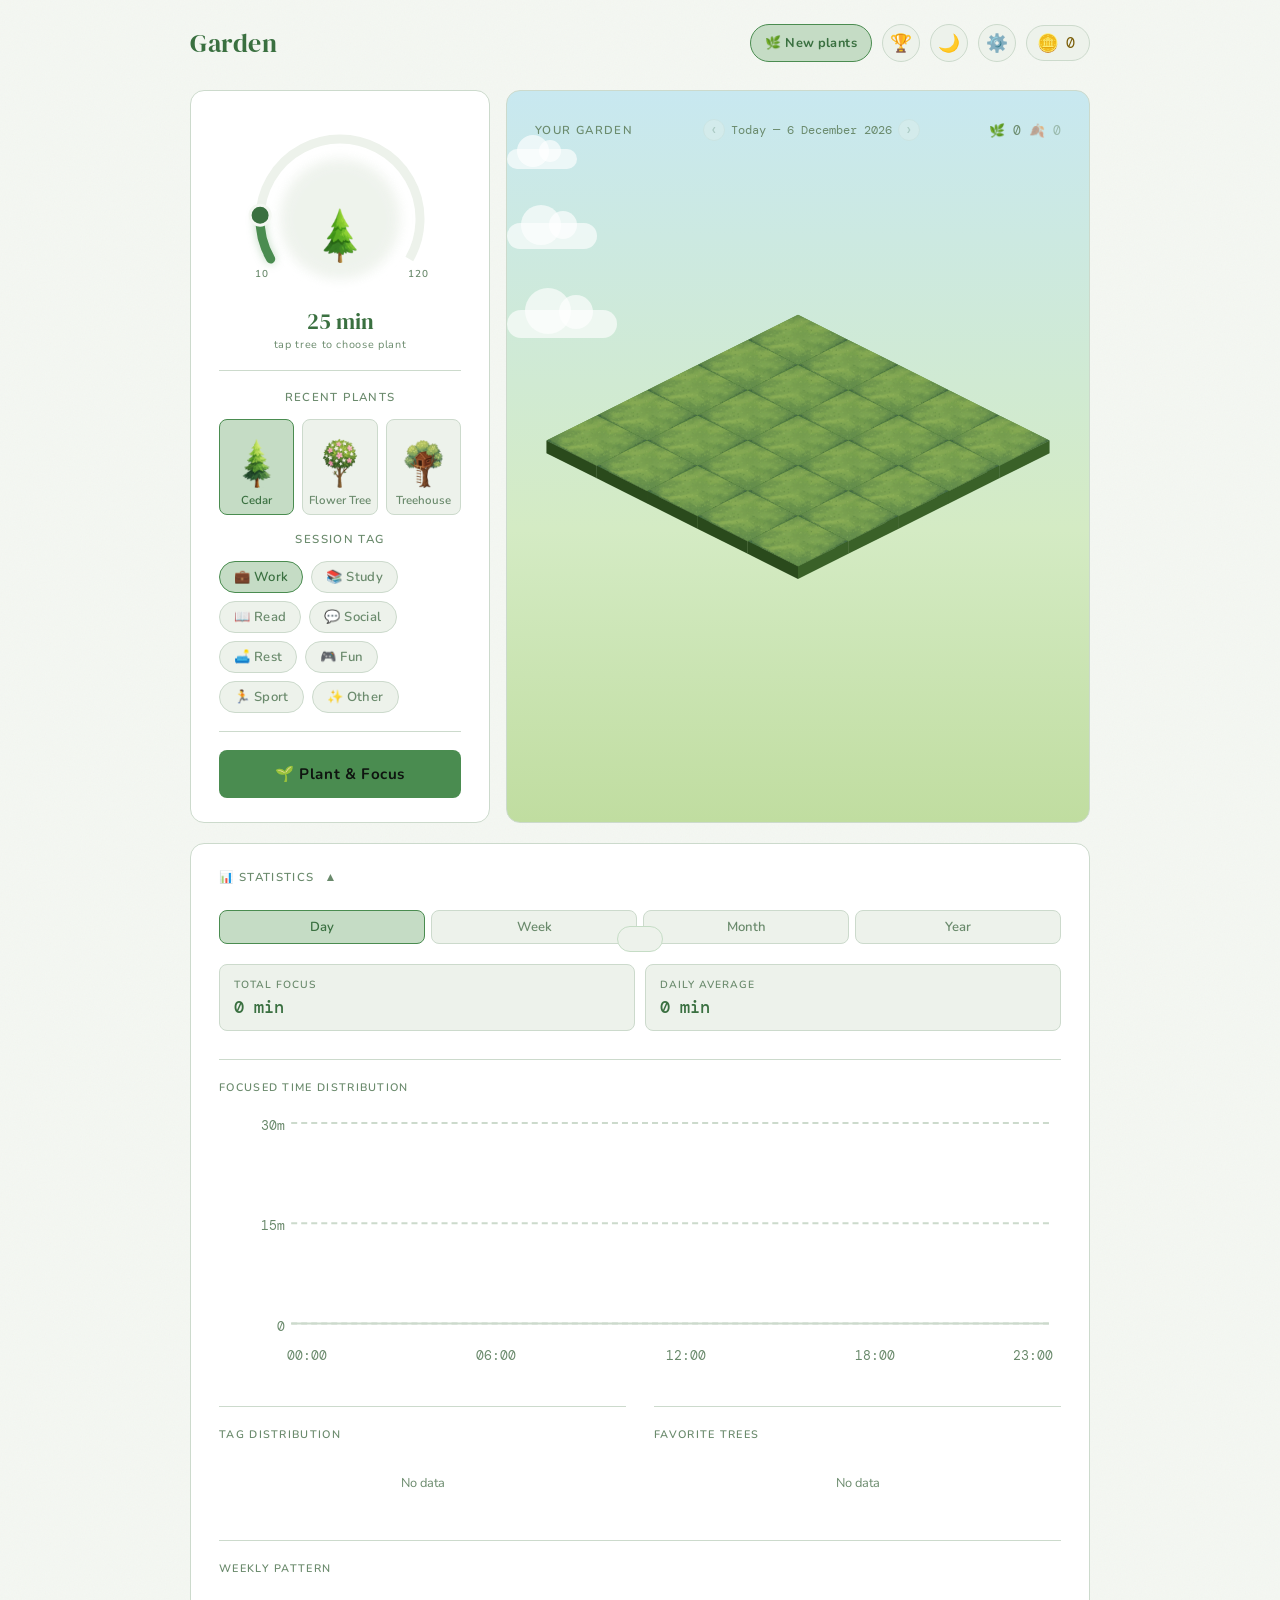
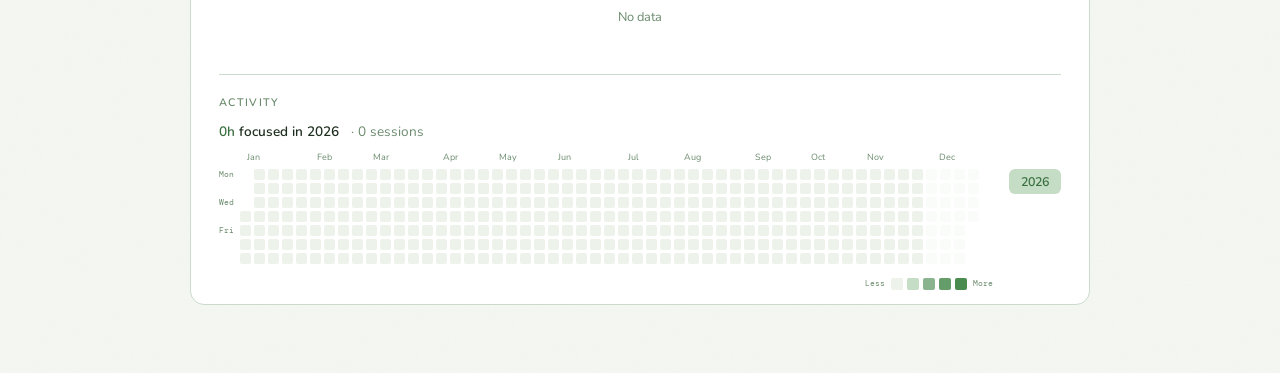
==== commit 879e26f9: "Removig library app from garden" ====
--- a/index.html
+++ b/index.html
@@ -13,7 +13,6 @@
 <header>
   <div style="display:flex;align-items:center;gap:14px">
     <div class="logo">Garden</div>
-    <a href="/library" class="lib-nav-link">📚 Library</a>
   </div>
   <div style="display:flex; align-items:center; gap:10px;">
     <button class="btn-shop" id="shopBtn">🌿 New plants</button>
--- a/style.css
+++ b/style.css
@@ -587,18 +587,6 @@
   line-height: 1;
 }
 .btn-shop:hover { background: var(--green); color: #0f1410; transform: translateY(-1px); }
-
-.lib-nav-link {
-  font-family: 'Nunito', sans-serif;
-  font-size: 0.85rem;
-  font-weight: 600;
-  color: var(--muted);
-  text-decoration: none;
-  opacity: 0.7;
-  letter-spacing: 0.02em;
-  transition: opacity 0.18s;
-}
-.lib-nav-link:hover { opacity: 1; }
 
 .shop-tabs {
   display: flex;
